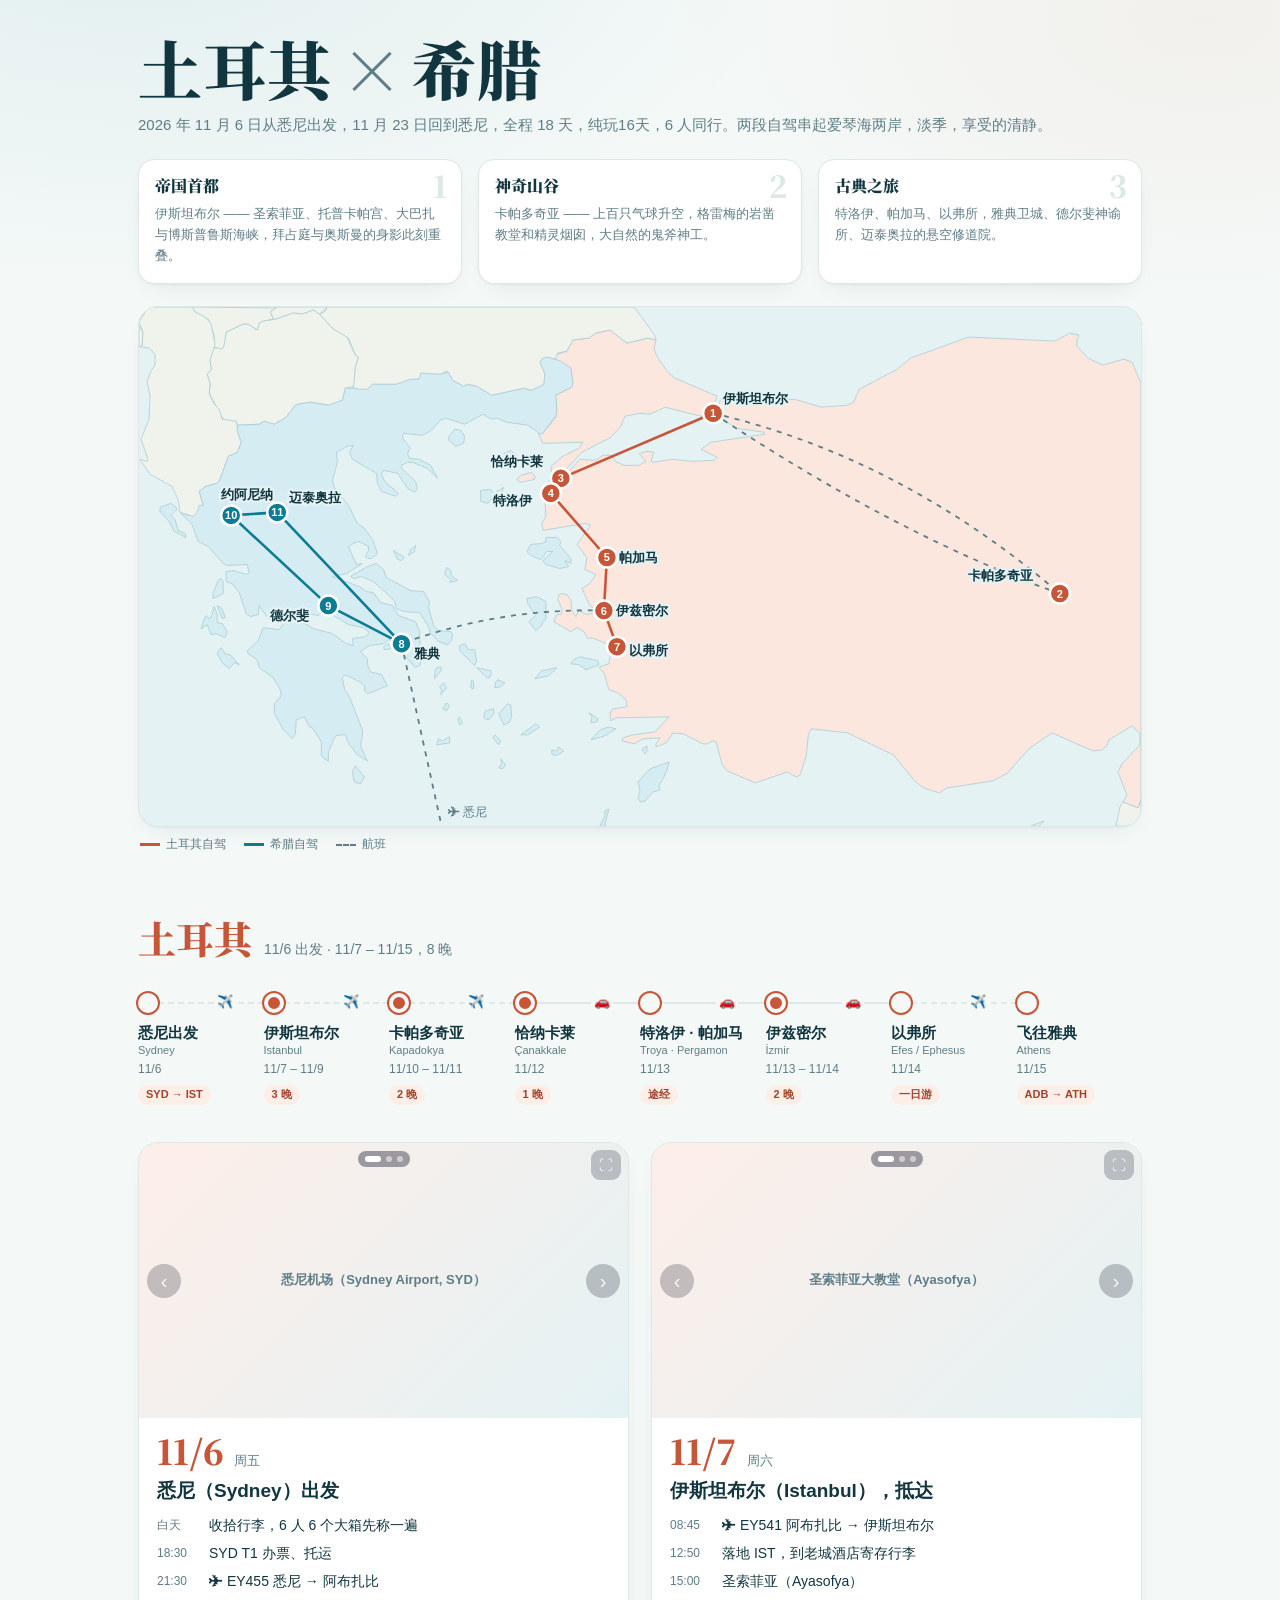
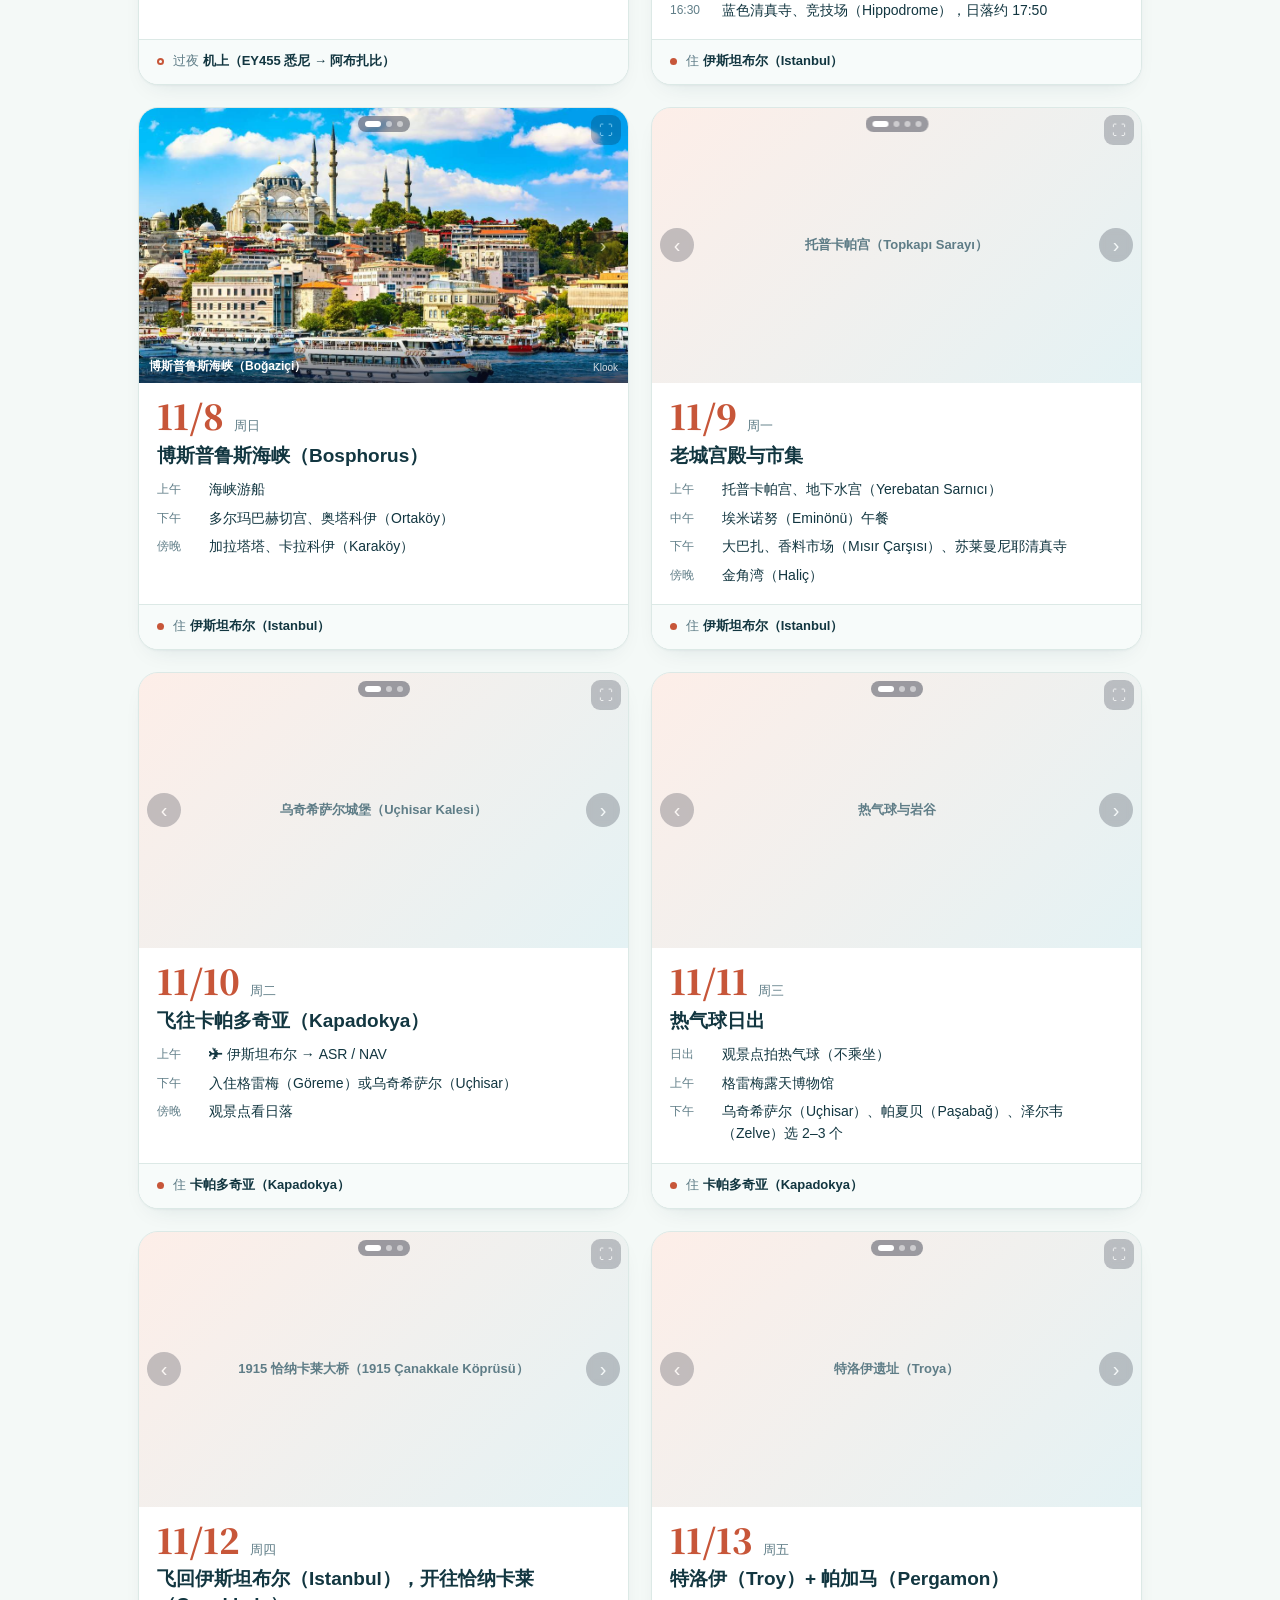
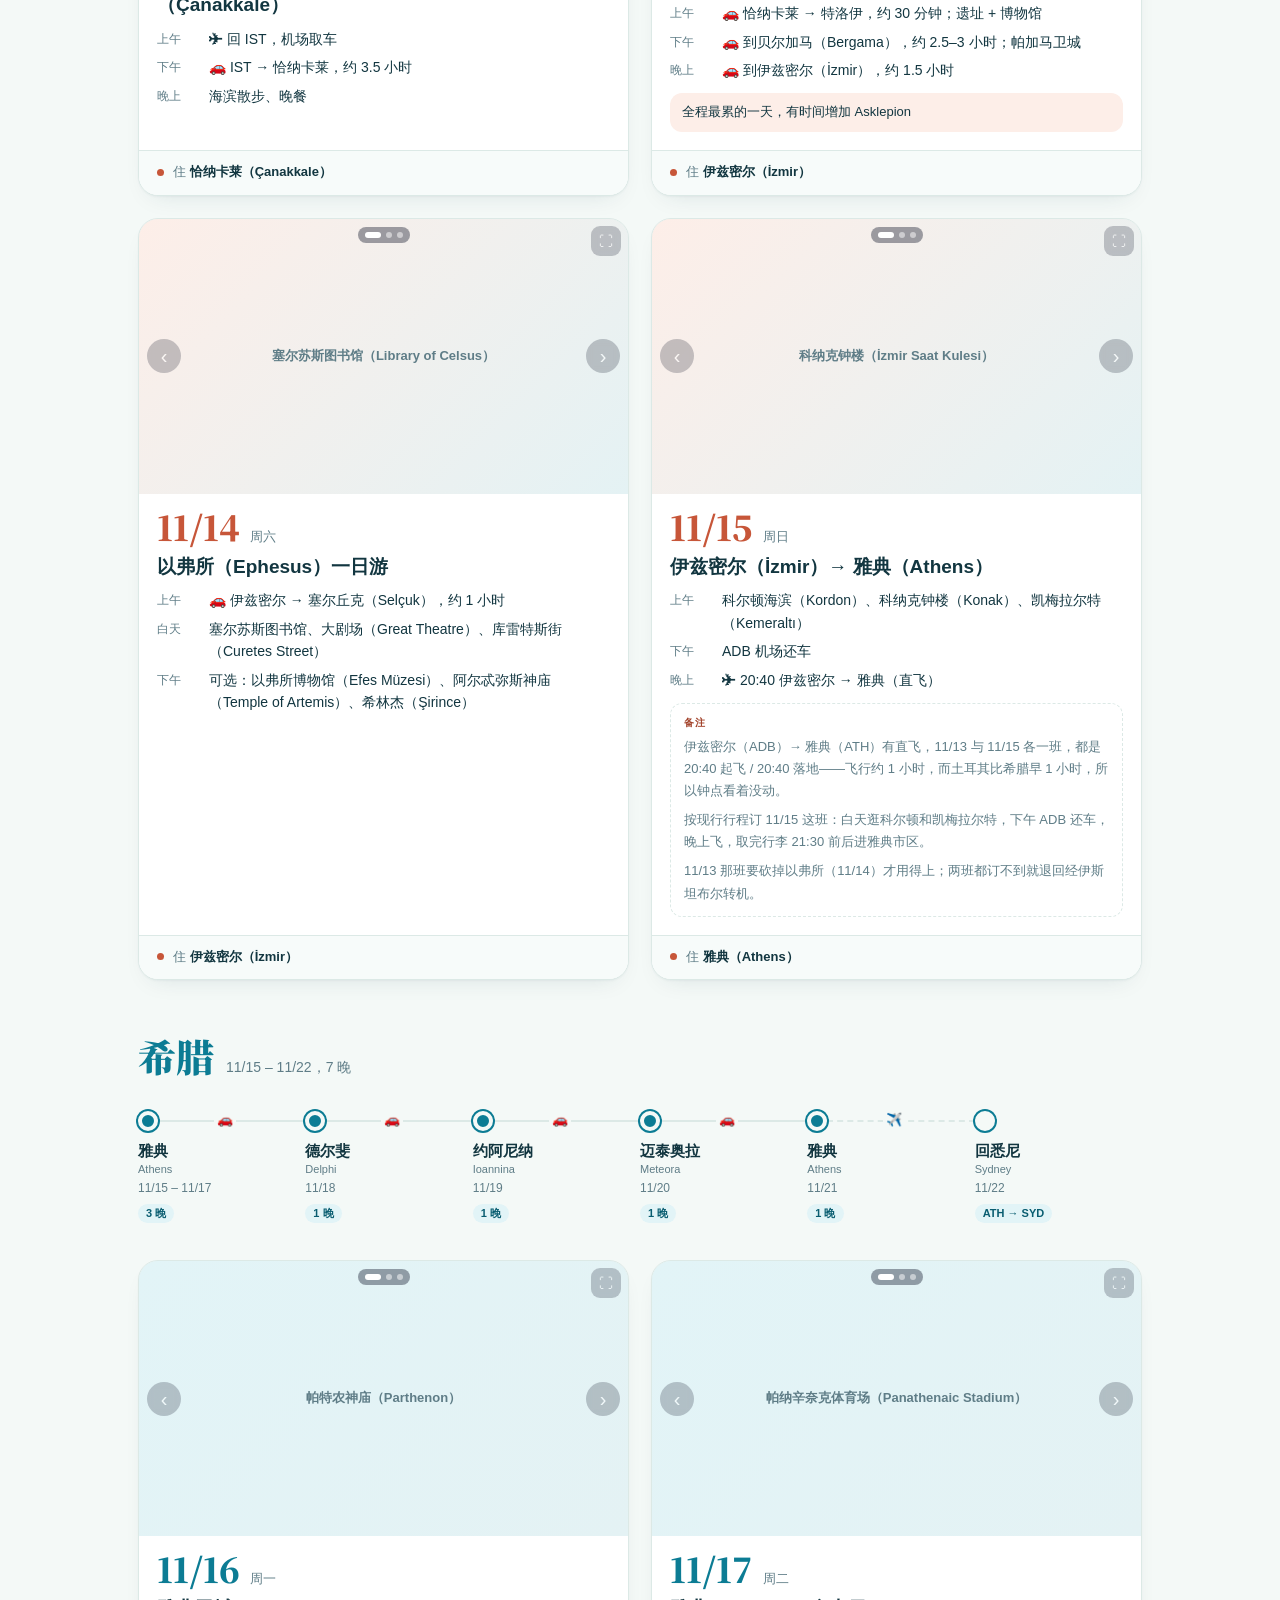
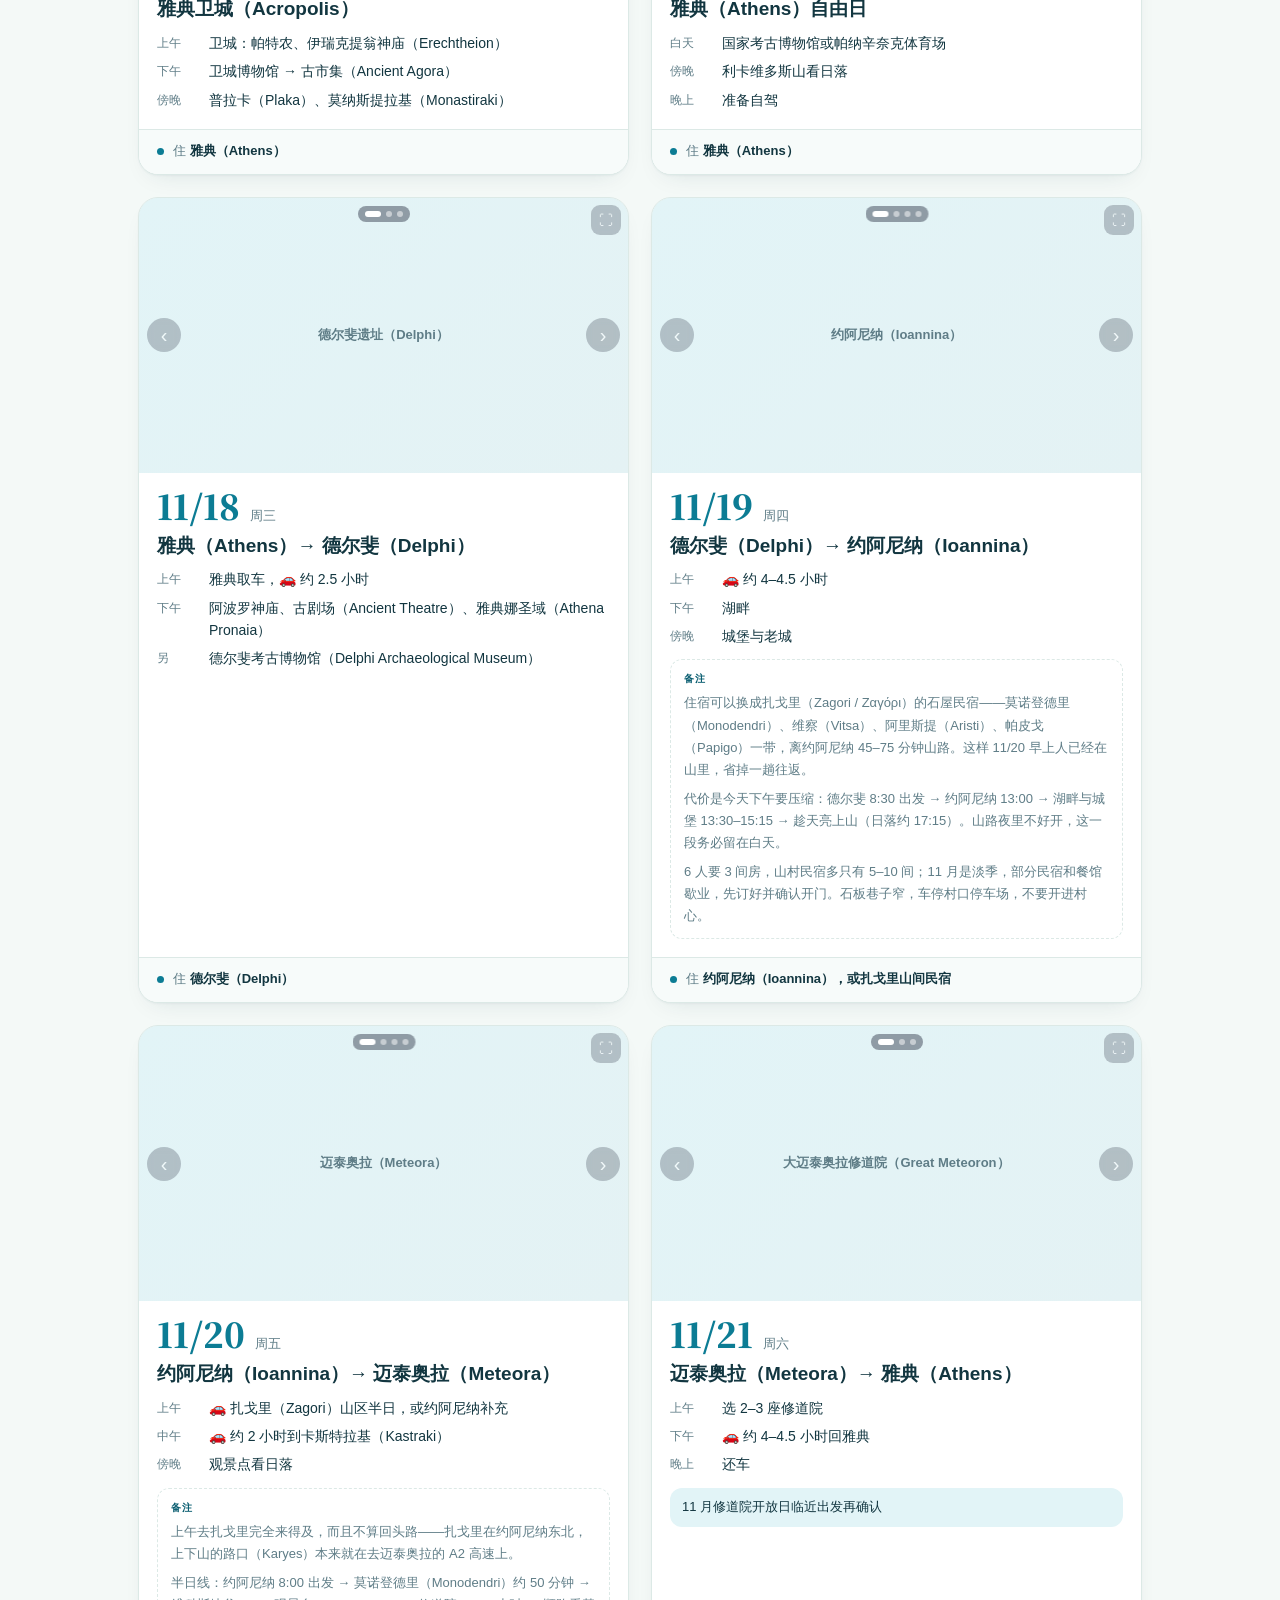
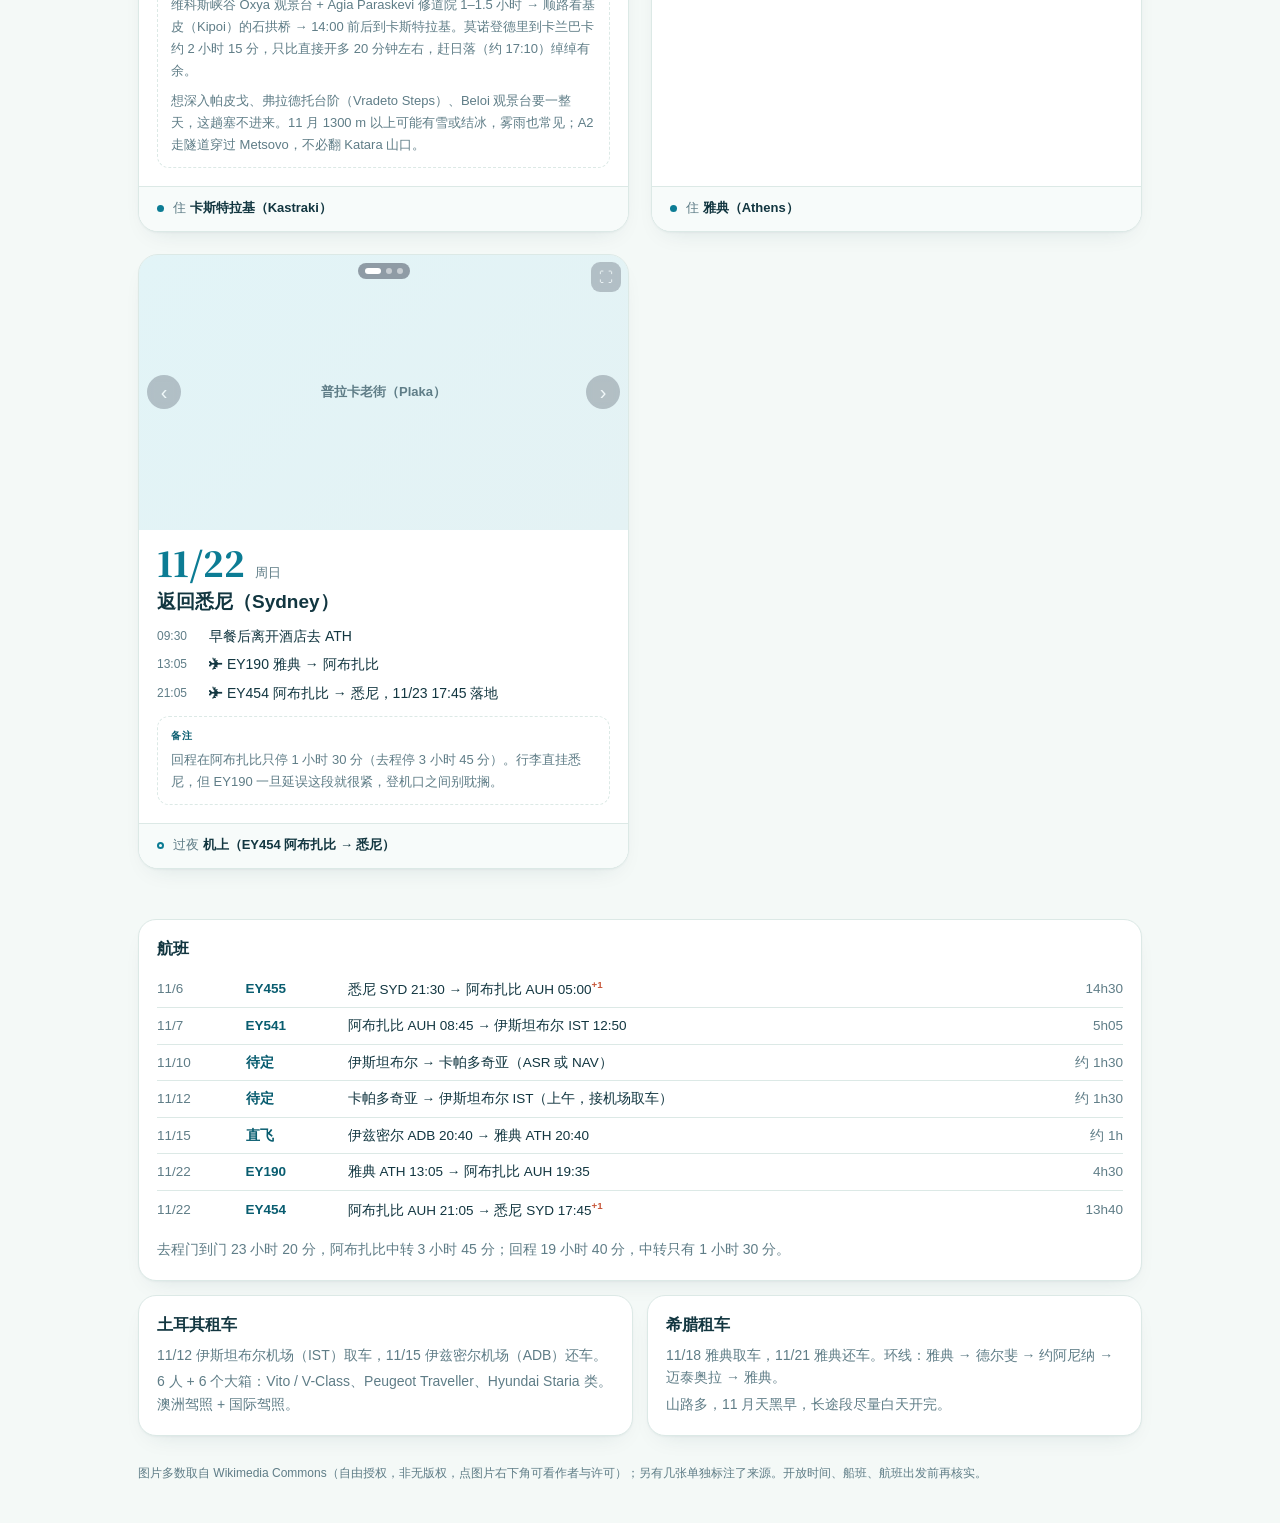
==== index.html @ de9da85b "行程页基线快照 土耳其 × 希腊 2026.11 行程页。文案基线，便于之后对比与恢复手改内容。  Co-Authored-By: Claude Opus 5 (1M context) <norepl" ====
<!doctype html>
<html lang="zh-CN">

<head>
  <meta charset="utf-8">
  <meta name="viewport" content="width=device-width, initial-scale=1, viewport-fit=cover">
  <meta name="color-scheme" content="light">
  <meta name="theme-color" content="#f4f9f7">
  <title>土耳其 × 希腊 2026.11</title>
  <link rel="preconnect" href="https://fonts.googleapis.com">
  <link rel="preconnect" href="https://fonts.gstatic.com" crossorigin>
  <link href="https://fonts.googleapis.com/css2?family=Noto+Serif+SC:wght@600;900&display=swap" rel="stylesheet">
  <link rel="stylesheet" href="css/styles.css">
</head>

<body>
  <div class="wrap">
    <header class="hero">
      <h1>土耳其<span class="x">×</span>希腊</h1>
      <p class="lede">2026 年 11 月 6 日从悉尼出发，11 月 23 日回到悉尼，全程 18 天，纯玩16天，6 人同行。两段自驾串起爱琴海两岸，淡季，享受的清静。</p>
      <ul class="highs">
        <li><b>帝国首都</b><span>伊斯坦布尔 —— 圣索菲亚、托普卡帕宫、大巴扎与博斯普鲁斯海峡，拜占庭与奥斯曼的身影此刻重叠。</span></li>
        <li><b>神奇山谷</b><span>卡帕多奇亚 —— 上百只气球升空，格雷梅的岩凿教堂和精灵烟囱，大自然的鬼斧神工。</span></li>
        <li><b>古典之旅</b><span>特洛伊、帕加马、以弗所，雅典卫城、德尔斐神谕所、迈泰奥拉的悬空修道院。</span></li>
      </ul>
      <div class="map" role="img" aria-label="行程路线示意图"><svg viewBox="0 0 1000 518" xmlns="http://www.w3.org/2000/svg">
          <path class="cty TUR"
            d="M381,175L377,172L381,168L392,165L395,169L395,172L381,175ZM997,500L982,494L986,487L977,464L981,456L999,437L999,426L991,418L968,432L966,438L961,442L952,443L911,425L888,441L867,465L852,473L806,480L799,485L783,480L774,473L753,447L707,425L671,421L668,427L666,447L660,467L656,469L647,464L615,475L587,463L582,457L576,434L572,433L568,436L563,436L543,426L533,425L526,435L516,439L516,436L520,430L503,431L494,436L482,433L483,430L493,427L515,424L529,409L476,410L471,413L470,405L473,401L487,399L486,392L478,385L469,382L464,365L460,361L460,359L469,356L471,344L469,337L452,330L448,331L444,324L437,320L431,324L414,314L417,307L421,307L422,301L418,292L419,287L423,286L427,287L431,293L432,303L436,309L439,303L447,307L461,303L464,301L454,301L450,298L442,281L450,276L456,267L445,262L447,250L437,237L450,219L450,217L445,216L403,223L402,216L406,209L405,192L407,183L415,181L425,168L440,152L456,153L463,148L472,148L475,154L484,158L499,158L506,154L499,146L507,144L514,145L511,154L513,155L532,152L552,154L574,153L577,150L561,142L571,135L624,127L624,125L596,121L581,111L577,106L580,93L583,90L593,89L628,95L654,92L681,100L707,98L713,95L719,82L757,62L770,51L828,30L914,34L929,26L938,28L936,34L936,39L947,51L962,58L983,52L991,55L1000,76L1000,492L997,500ZM514,42L518,51L527,64L535,71L577,89L571,106L561,109L525,100L510,107L500,106L485,109L481,119L471,130L442,145L416,173L408,177L412,167L411,159L423,149L439,141L443,135L403,136L399,127L403,126L416,110L417,104L416,88L432,80L433,76L431,61L415,52L416,48L427,44L433,33L449,31L456,26L470,23L487,36L508,31L516,33L514,42Z" />
          <path class="cty SYR" d="M982,494L997,500L1000,492L1000,518L975,518L979,499L982,494Z" />
          <path class="cty SRB" d="M188,0L180,7L174,3L163,7L154,6L137,12L134,12L131,5L137,0L188,0Z" />
          <path class="cty MNE" d="M9,0L2,11L0,15L0,0L9,0ZM0,19L4,25L3,40L0,39L0,19Z" />
          <path class="cty MKD"
            d="M137,12L154,6L163,7L174,3L180,7L194,22L207,29L216,48L219,50L216,60L215,79L206,81L203,93L195,96L189,98L171,95L159,97L156,98L147,110L135,117L125,114L120,117L98,118L97,114L85,114L70,86L71,77L68,67L72,63L71,53L74,41L84,40L87,25L104,17L109,17L118,23L120,16L124,14L137,12Z" />
          <path class="cty KOS"
            d="M137,1L131,5L134,12L124,14L120,16L118,23L109,17L104,17L87,25L85,38L83,42L75,40L75,29L70,13L56,5L53,0L137,1Z" />
          <path class="cty GRC"
            d="M505,446L502,441L507,438L507,443L505,446ZM78,315L83,316L88,324L86,330L77,326L72,327L68,317L62,321L66,309L67,308L70,311L72,310L75,299L78,306L78,315ZM100,357L95,355L90,361L83,355L78,346L82,340L86,346L91,347L100,357ZM84,286L74,291L74,285L79,273L82,271L84,274L84,286ZM83,311L80,303L78,298L83,301L86,310L83,311ZM47,230L35,224L30,214L21,204L21,200L32,196L37,200L38,202L32,208L36,212L39,223L46,226L47,230ZM247,270L271,283L284,284L290,294L289,300L294,318L299,323L311,324L313,326L312,333L308,337L299,334L291,326L289,319L280,305L264,304L257,301L255,293L234,274L221,269L215,271L211,269L228,259L237,256L244,262L247,270ZM262,253L258,252L254,243L265,250L262,253ZM269,248L271,242L276,238L275,244L269,248ZM318,273L310,275L312,272L305,267L307,260L311,263L312,268L318,273ZM316,139L309,133L309,130L315,122L321,123L325,129L324,136L316,139ZM252,341L245,342L244,340L246,337L249,336L252,341ZM221,476L215,474L214,470L213,463L216,458L225,469L221,476ZM465,508L465,503L469,501L465,516L466,518L460,518L465,508ZM451,415L452,409L449,405L458,411L457,414L451,415ZM451,432L459,423L468,419L476,421L465,428L451,432ZM364,417L359,406L368,396L371,397L372,408L370,414L364,417ZM349,412L345,411L344,408L346,403L354,401L354,406L349,412ZM363,461L359,460L362,456L361,451L366,457L363,461ZM359,437L353,430L355,427L361,433L359,437ZM440,349L458,353L459,357L446,362L439,357L431,356L434,352L440,349ZM395,371L402,363L417,360L409,368L395,371ZM388,427L381,427L396,416L400,419L388,427ZM424,443L416,448L412,446L412,442L416,443L419,441L418,439L424,443ZM295,371L295,365L297,360L301,359L302,362L295,371ZM301,387L302,382L300,379L304,375L307,380L301,387ZM310,429L310,435L297,437L299,431L303,433L310,429ZM334,381L331,380L332,372L334,374L334,381ZM335,358L320,343L320,338L325,336L329,342L335,342L337,353L335,358ZM350,370L347,370L337,360L351,363L352,365L350,370ZM320,417L318,411L320,409L323,415L320,417ZM396,323L389,314L396,308L388,296L387,291L397,289L406,294L406,312L403,314L402,318L396,323ZM420,238L431,251L431,256L425,253L429,259L420,261L406,257L403,253L413,244L407,244L401,252L391,248L387,244L391,237L402,236L406,234L406,230L417,230L421,234L420,238ZM371,152L364,146L371,143L378,150L371,152ZM364,180L358,197L353,196L352,191L348,196L341,194L341,183L351,182L354,186L364,180ZM355,380L356,374L358,372L365,375L361,379L355,380ZM307,403L303,401L307,395L310,398L307,403ZM501,494L498,491L500,482L498,474L510,461L529,454L528,459L523,471L519,477L520,482L513,484L505,493L501,494ZM421,54L431,61L433,76L432,80L416,88L417,107L403,126L399,127L397,124L388,118L367,115L357,111L352,112L343,107L325,117L306,111L301,113L292,123L283,128L264,126L263,131L271,141L268,146L270,151L280,152L291,158L298,171L288,161L273,155L268,155L262,158L262,161L276,174L278,181L275,185L268,181L258,166L244,163L242,166L245,174L259,186L256,189L242,184L238,176L237,166L213,152L210,145L214,138L208,139L197,145L198,155L193,174L195,180L209,198L218,216L225,221L233,232L238,246L232,251L228,251L226,249L229,243L229,239L219,234L214,236L209,239L212,246L217,257L223,256L207,266L193,269L220,279L227,284L234,285L241,295L253,298L259,308L276,314L280,324L281,357L276,360L253,334L249,332L244,336L230,338L221,344L228,351L228,357L231,364L242,367L248,378L228,386L225,383L225,378L220,374L206,367L203,370L205,381L210,389L223,422L223,428L221,438L228,453L218,447L209,435L206,427L202,427L196,428L189,444L189,453L185,451L182,448L182,434L173,420L170,419L165,409L157,412L156,426L153,431L144,422L135,405L135,396L142,388L141,382L134,370L120,360L118,352L109,346L108,343L119,333L124,320L140,322L149,310L157,311L174,321L193,326L207,336L214,338L213,331L226,329L230,325L224,320L209,317L185,302L179,308L158,304L129,311L120,298L119,307L111,309L107,306L100,285L93,276L87,274L87,268L87,264L94,263L107,267L110,265L108,257L88,258L84,256L69,239L59,234L53,217L41,205L49,208L56,207L60,198L64,198L60,184L66,179L77,176L80,174L89,149L98,145L102,135L98,124L98,118L120,117L125,114L135,117L147,110L156,98L159,97L171,95L189,98L203,93L206,81L228,82L233,77L257,77L271,72L279,72L281,66L301,67L309,65L313,73L324,79L328,77L337,79L352,88L384,81L392,83L404,77L405,67L400,55L403,51L408,50L421,54Z" />
          <path class="cty CYN" d="M890,518L903,513L898,518L890,518Z" />
          <path class="cty BGR"
            d="M508,31L487,36L470,23L456,26L449,31L433,33L427,44L418,46L415,52L408,50L403,51L400,55L405,67L404,77L392,83L384,81L352,88L337,79L328,77L324,79L313,73L309,65L307,64L301,67L281,66L280,71L277,72L271,72L257,77L233,77L228,82L220,82L214,81L216,60L219,50L216,48L209,31L194,22L180,7L185,5L188,0L494,0L514,27L516,33L508,31Z" />
          <path class="cty ALB"
            d="M3,40L4,25L0,15L9,0L53,0L56,5L66,10L72,17L76,37L71,53L72,63L68,67L71,77L70,86L75,97L80,102L83,112L97,114L98,118L98,124L102,135L98,145L89,149L80,174L77,176L66,179L60,184L64,198L60,198L58,205L54,209L41,205L39,192L33,179L11,167L1,152L8,154L9,152L2,132L10,112L11,89L8,74L12,64L16,58L16,47L10,41L3,40Z" />
          <path class="fly" d="M573,106 Q760,150 919,286" />
          <path class="fly" d="M919,286 Q760,230 573,106" />
          <path class="fly" d="M464,303 Q360,300 262,336" />
          <path class="fly" d="M262,336 L302,518" />
          <polyline class="drive" style="stroke:var(--tr)" points="573,106 421,171 411,186 467,250 464,303 477,339" />
          <polyline class="drive" style="stroke:var(--gr)" points="262,336 189,298 92,208 138,205 262,336" />
          <g class="stop" data-to="d7" tabindex="0" role="button" aria-label="伊斯坦布尔">
            <circle cx="573" cy="106" r="10" fill="var(--tr)" /><text class="n" x="573" y="106">1</text><text class="l"
              x="583" y="96">伊斯坦布尔</text>
          </g>
          <g class="stop" data-to="d10" tabindex="0" role="button" aria-label="卡帕多奇亚">
            <circle cx="919" cy="286" r="10" fill="var(--tr)" /><text class="n" x="919" y="286">2</text><text class="l"
              x="827" y="272">卡帕多奇亚</text>
          </g>
          <g class="stop" data-to="d12" tabindex="0" role="button" aria-label="恰纳卡莱">
            <circle cx="421" cy="171" r="10" fill="var(--tr)" /><text class="n" x="421" y="171">3</text><text class="l"
              x="351" y="159">恰纳卡莱</text>
          </g>
          <g class="stop" data-to="d13" tabindex="0" role="button" aria-label="特洛伊">
            <circle cx="411" cy="186" r="10" fill="var(--tr)" /><text class="n" x="411" y="186">4</text><text class="l"
              x="353" y="198">特洛伊</text>
          </g>
          <g class="stop" data-to="d13" tabindex="0" role="button" aria-label="帕加马">
            <circle cx="467" cy="250" r="10" fill="var(--tr)" /><text class="n" x="467" y="250">5</text><text class="l"
              x="479" y="254">帕加马</text>
          </g>
          <g class="stop" data-to="d13" tabindex="0" role="button" aria-label="伊兹密尔">
            <circle cx="464" cy="303" r="10" fill="var(--tr)" /><text class="n" x="464" y="303">6</text><text class="l"
              x="476" y="307">伊兹密尔</text>
          </g>
          <g class="stop" data-to="d14" tabindex="0" role="button" aria-label="以弗所">
            <circle cx="477" cy="339" r="10" fill="var(--tr)" /><text class="n" x="477" y="339">7</text><text class="l"
              x="489" y="347">以弗所</text>
          </g>
          <g class="stop" data-to="d16" tabindex="0" role="button" aria-label="雅典">
            <circle cx="262" cy="336" r="10" fill="var(--gr)" /><text class="n" x="262" y="336">8</text><text class="l"
              x="274" y="350">雅典</text>
          </g>
          <g class="stop" data-to="d18" tabindex="0" role="button" aria-label="德尔斐">
            <circle cx="189" cy="298" r="10" fill="var(--gr)" /><text class="n" x="189" y="298">9</text><text class="l"
              x="131" y="312">德尔斐</text>
          </g>
          <g class="stop" data-to="d19" tabindex="0" role="button" aria-label="约阿尼纳">
            <circle cx="92" cy="208" r="10" fill="var(--gr)" /><text class="n" x="92" y="208">10</text><text class="l"
              x="82" y="192">约阿尼纳</text>
          </g>
          <g class="stop" data-to="d20" tabindex="0" role="button" aria-label="迈泰奥拉">
            <circle cx="138" cy="205" r="10" fill="var(--gr)" /><text class="n" x="138" y="205">11</text><text class="l"
              x="150" y="195">迈泰奥拉</text>
          </g><text x="308" y="508" style="fill:var(--muted);font:12px var(--sans)">✈ 悉尼</text>
        </svg></div>
      <div class="map-key"><span><i class="k1"></i>土耳其自驾</span><span><i class="k2"></i>希腊自驾</span><span><i
            class="k3"></i>航班</span></div>
    </header>

    <section class="country tr" id="tr">
      <div class="country-head">
        <h2>土耳其</h2><span class="range">11/6 出发 · 11/7 – 11/15，8 晚</span>
      </div>
      <div class="nodes" id="nodes-tr"></div>
      <p class="swipe-hint">左右滑动查看，点城市跳到当天</p>
      <div class="days" id="days-tr"></div>
    </section>

    <section class="country gr" id="gr">
      <div class="country-head">
        <h2>希腊</h2><span class="range">11/15 – 11/22，7 晚</span>
      </div>
      <div class="nodes" id="nodes-gr"></div>
      <p class="swipe-hint">左右滑动查看，点城市跳到当天</p>
      <div class="days" id="days-gr"></div>
    </section>

    <div class="info">
      <section class="wide">
        <h3>航班</h3>
        <div class="tscroll">
          <table class="flights">
            <tr>
              <td class="dt">11/6</td>
              <td class="fn">EY455</td>
              <td>悉尼 SYD 21:30 → 阿布扎比 AUH 05:00<sup>+1</sup></td>
              <td class="du">14h30</td>
            </tr>
            <tr>
              <td class="dt">11/7</td>
              <td class="fn">EY541</td>
              <td>阿布扎比 AUH 08:45 → 伊斯坦布尔 IST 12:50</td>
              <td class="du">5h05</td>
            </tr>
            <tr>
              <td class="dt">11/10</td>
              <td class="fn">待定</td>
              <td>伊斯坦布尔 → 卡帕多奇亚（ASR 或 NAV）</td>
              <td class="du">约 1h30</td>
            </tr>
            <tr>
              <td class="dt">11/12</td>
              <td class="fn">待定</td>
              <td>卡帕多奇亚 → 伊斯坦布尔 IST（上午，接机场取车）</td>
              <td class="du">约 1h30</td>
            </tr>
            <tr>
              <td class="dt">11/15</td>
              <td class="fn">直飞</td>
              <td>伊兹密尔 ADB 20:40 → 雅典 ATH 20:40</td>
              <td class="du">约 1h</td>
            </tr>
            <tr>
              <td class="dt">11/22</td>
              <td class="fn">EY190</td>
              <td>雅典 ATH 13:05 → 阿布扎比 AUH 19:35</td>
              <td class="du">4h30</td>
            </tr>
            <tr>
              <td class="dt">11/22</td>
              <td class="fn">EY454</td>
              <td>阿布扎比 AUH 21:05 → 悉尼 SYD 17:45<sup>+1</sup></td>
              <td class="du">13h40</td>
            </tr>
          </table>
        </div>
        <p>去程门到门 23 小时 20 分，阿布扎比中转 3 小时 45 分；回程 19 小时 40 分，中转只有 1 小时 30 分。</p>
      </section>
      <section class="tr">
        <h3>土耳其租车</h3>
        <p>11/12 伊斯坦布尔机场（IST）取车，11/15 伊兹密尔机场（ADB）还车。</p>
        <p>6 人 + 6 个大箱：Vito / V-Class、Peugeot Traveller、Hyundai Staria 类。澳洲驾照 + 国际驾照。</p>
      </section>
      <section class="gr">
        <h3>希腊租车</h3>
        <p>11/18 雅典取车，11/21 雅典还车。环线：雅典 → 德尔斐 → 约阿尼纳 → 迈泰奥拉 → 雅典。</p>
        <p>山路多，11 月天黑早，长途段尽量白天开完。</p>
      </section>
    </div>
    <footer>图片多数取自 Wikimedia Commons（自由授权，非无版权，点图片右下角可看作者与许可）；另有几张单独标注了来源。开放时间、船班、航班出发前再核实。</footer>
  </div>

  <div class="lb" id="lb" hidden role="dialog" aria-modal="true" aria-label="图片浏览">
    <div class="lbbox">
      <div class="lbstage">
        <div class="lbtrack" id="lbtrack"></div>
        <div class="lbdots" id="lbdots"></div>
        <button class="lbclose" id="lbclose" aria-label="关闭">✕</button>
        <button class="lbarrow prev" id="lbprev" aria-label="上一张">‹</button>
        <button class="lbarrow next" id="lbnext" aria-label="下一张">›</button>
      </div>
      <div class="lbcap">
        <span class="t" id="lbtxt"></span>
        <span class="n" id="lbnum"></span>
        <a id="lblink" target="_blank" rel="noopener" hidden></a>
      </div>
    </div>
  </div>

  <script src="js/data.js"></script>
  <script src="js/app.js"></script>
</body>

</html>
---- css/styles.css ----
/* 土耳其 × 希腊 2026.11 —— 样式（单一 light theme） */
:root{
  color-scheme:light;
  /* 纸面：极浅的薄荷灰白，比纯白柔和 */
  --bg:#f4f9f7;--surface:#fff;--surface-2:#f7fbfa;--ink:#123640;--muted:#5f7d87;--line:#dce9e6;
  /* 土耳其：赤陶 */
  --tr:#c75639;--tr-soft:#fdeee8;--tr-deep:#a2422a;--tr-land:#fbe7dd;
  /* 希腊：爱琴蓝绿 */
  --gr:#0c7c94;--gr-soft:#e2f4f7;--gr-deep:#095d70;--gr-land:#d4ecf2;
  --sea:#e4f2f4;--land:#eff3ec;--coast:#accdd5;
  --glow1:rgba(12,124,148,.085);--glow2:rgba(199,86,57,.055);
  --shadow:0 1px 2px rgba(18,54,64,.04),0 10px 26px -14px rgba(18,54,64,.15);
  --serif:"Noto Serif SC","Songti SC","STSong",serif;
  --sans:-apple-system,BlinkMacSystemFont,"PingFang SC","Hiragino Sans GB","Microsoft YaHei",sans-serif;
  box-sizing:border-box;padding-top:env(safe-area-inset-top,0px);padding-bottom:env(safe-area-inset-bottom,0px);
}
*,*:before,*:after{box-sizing:inherit}
html{scroll-padding-top:env(safe-area-inset-top,0px);scroll-behavior:smooth}
@media (prefers-reduced-motion:reduce){html{scroll-behavior:auto}}
body{margin:0;background:var(--bg);color:var(--ink);font-family:var(--sans);line-height:1.6;-webkit-font-smoothing:antialiased;
  background-image:radial-gradient(1100px 620px at 10% -10%,var(--glow1),transparent 62%),radial-gradient(900px 520px at 94% 2%,var(--glow2),transparent 60%);
  background-repeat:no-repeat;background-attachment:fixed}
a{color:inherit}
img{max-width:100%;display:block}
button{font:inherit;color:inherit}
:focus-visible{outline:2px solid var(--gr);outline-offset:3px;border-radius:6px}
.wrap{max-width:1040px;margin:0 auto;padding:0 18px}

/* hero */
.hero{padding:34px 0 8px}
.hero h1{font-family:var(--serif);font-weight:900;font-size:clamp(34px,8vw,64px);line-height:1.05;margin:0;letter-spacing:.01em}
.hero h1 .x{font-weight:600;color:var(--muted);margin:0 .12em}
.hero .lede{margin:12px 0 0;color:var(--muted);font-size:15px}

/* 三条亮点 */
.highs{counter-reset:h;display:grid;gap:12px;margin:22px 0 0;padding:0;list-style:none}
@media (min-width:760px){.highs{grid-template-columns:repeat(3,1fr);gap:16px}}
.highs li{counter-increment:h;position:relative;padding:15px 16px 16px;background:var(--surface);
  border:1px solid var(--line);border-radius:16px;box-shadow:var(--shadow)}
.highs li:before{content:counter(h);position:absolute;top:10px;right:14px;font-family:var(--serif);
  font-weight:900;font-size:30px;line-height:1;color:var(--line)}
.highs b{display:block;font-family:var(--serif);font-weight:900;font-size:16px;line-height:1.4;margin-bottom:5px;padding-right:28px}
.highs span{display:block;font-size:13px;color:var(--muted);line-height:1.65}
.map{margin:22px 0 6px;background:var(--sea);border-radius:20px;overflow:hidden;border:1px solid var(--line);box-shadow:var(--shadow)}
.map svg{width:100%;height:auto;display:block}
.map .cty{stroke:var(--coast);stroke-width:.8;fill:var(--land)}
.map .TUR{fill:var(--tr-land)}.map .GRC{fill:var(--gr-land)}
.map .drive{fill:none;stroke-width:2.6;stroke-linecap:round;stroke-linejoin:round}
.map .fly{fill:none;stroke-width:1.8;stroke-dasharray:5 6;stroke:var(--muted)}
.map .stop{cursor:pointer}
.map .stop circle{stroke:var(--surface);stroke-width:2.5}
.map .stop text.n{fill:#fff;font:700 11px var(--sans);text-anchor:middle;dominant-baseline:central;pointer-events:none}
.map .stop text.l{fill:var(--ink);font:600 13px var(--sans);paint-order:stroke;stroke:var(--sea);stroke-width:4px}
.map-key{display:flex;gap:18px;font-size:12px;color:var(--muted);margin:8px 2px 0}
.map-key i{display:inline-block;width:20px;vertical-align:middle;margin-right:6px}
.map-key .k1{border-top:3px solid var(--tr)}.map-key .k2{border-top:3px solid var(--gr)}.map-key .k3{border-top:2px dashed var(--muted)}

/* country section */
.country{margin-top:46px}
.country-head{display:flex;align-items:baseline;gap:12px;flex-wrap:wrap}
.country h2{font-family:var(--serif);font-weight:900;font-size:clamp(26px,5.5vw,38px);margin:0}
.country .range{color:var(--muted);font-size:14px}
.tr{--acc:var(--tr);--soft:var(--tr-soft);--deep:var(--tr-deep)}
.gr{--acc:var(--gr);--soft:var(--gr-soft);--deep:var(--gr-deep)}
.country h2{color:var(--acc)}

/* node strip */
.nodes{margin:18px -18px 8px;padding:6px 18px 14px;display:flex;overflow-x:auto;scroll-snap-type:x mandatory;scrollbar-width:none;-webkit-overflow-scrolling:touch}
.nodes::-webkit-scrollbar{display:none}
.node{flex:0 0 auto;width:146px;scroll-snap-align:start;position:relative;text-align:left;background:none;border:0;padding:0 10px 0 0;cursor:pointer}
.node:before{content:"";position:absolute;top:9px;left:20px;right:0;border-top:2px solid var(--line)}
.node.fly:before{border-top-style:dashed}
.node:last-child:before{display:none}
.node .dot{position:relative;display:block;width:20px;height:20px;border-radius:50%;background:var(--acc);border:4px solid var(--bg);box-shadow:0 0 0 2px var(--acc)}
.node.pass .dot{background:var(--bg)}
.node .mode{position:absolute;top:-2px;left:76px;font-size:13px;background:var(--bg);padding:0 3px;line-height:22px}
.node .nm{display:block;font-weight:700;font-size:15px;margin-top:10px;line-height:1.3}
.node .en{display:block;font-size:11px;color:var(--muted);line-height:1.35;margin-top:1px}
.node .dt{display:block;font-size:12px;color:var(--muted);margin-top:2px}
.node .nt{display:inline-block;font-size:11px;font-weight:600;margin-top:6px;padding:1px 8px;border-radius:999px;background:var(--soft);color:var(--deep)}
.node:hover .nm{text-decoration:underline;text-underline-offset:3px}
.swipe-hint{font-size:12px;color:var(--muted);margin:-4px 0 0}
@media (min-width:900px){.nodes{margin:18px 0 8px;padding:6px 0 14px;overflow:visible}.node{flex:1 1 0;width:auto}.swipe-hint{display:none}}

/* day cards */
.days{display:grid;gap:18px;margin-top:22px}
@media (min-width:860px){.days{grid-template-columns:1fr 1fr;gap:22px}}
.day{display:flex;flex-direction:column;background:var(--surface);border:1px solid var(--line);
  border-radius:20px;overflow:hidden;scroll-margin-top:12px;box-shadow:var(--shadow)}
/* gallery: 横向滑动 + 全屏 */
.gallery{position:relative;background:var(--line)}
.gtrack{display:flex;overflow-x:auto;scroll-snap-type:x mandatory;scrollbar-width:none;-webkit-overflow-scrolling:touch}
.gtrack::-webkit-scrollbar{display:none}
.ph{flex:0 0 100%;scroll-snap-align:start;position:relative;margin:0;aspect-ratio:16/9;overflow:hidden;cursor:zoom-in;background:linear-gradient(135deg,var(--soft),var(--sea))}
.ph img{width:100%;height:100%;object-fit:cover;opacity:0;transition:opacity .4s}
.ph img.ok{opacity:1}
.ph figcaption{position:absolute;left:0;right:0;bottom:0;padding:18px 10px 7px;font-size:12px;font-weight:600;color:#fff;background:linear-gradient(transparent,rgba(10,15,35,.72));display:flex;justify-content:space-between;align-items:flex-end;gap:8px}
.ph.empty figcaption{background:none;color:var(--muted);top:0;align-items:center;justify-content:center;padding:10px;font-size:13px}
.ph figcaption .cr{font-weight:400;font-size:10px;opacity:.8;text-decoration:none;white-space:nowrap}
.ph.empty figcaption .cr{display:none}
.garrow{position:absolute;top:50%;transform:translateY(-50%);width:34px;height:34px;padding:0;border:0;border-radius:50%;background:rgba(10,15,35,.45);color:#fff;font-size:20px;line-height:1;display:grid;place-items:center;cursor:pointer;z-index:2;opacity:.5;transition:opacity .2s;-webkit-backdrop-filter:blur(3px);backdrop-filter:blur(3px)}
.garrow.prev{left:8px}.garrow.next{right:8px}
.gallery:hover .garrow,.gallery:focus-within .garrow{opacity:1}
.gdots{position:absolute;top:8px;left:50%;transform:translateX(-50%);display:flex;gap:5px;z-index:2;padding:5px 7px;border-radius:999px;background:rgba(10,15,35,.38);-webkit-backdrop-filter:blur(3px);backdrop-filter:blur(3px)}
.gdot{width:6px;height:6px;padding:0;border:0;border-radius:50%;background:rgba(255,255,255,.5);cursor:pointer;transition:width .2s,background .2s}
.gdot.on{width:16px;border-radius:3px;background:#fff}
.gfull{position:absolute;top:7px;right:7px;width:30px;height:30px;padding:0;border:0;border-radius:9px;background:rgba(10,15,35,.45);color:#fff;font-size:14px;line-height:1;display:grid;place-items:center;cursor:pointer;z-index:2;opacity:.5;transition:opacity .2s;-webkit-backdrop-filter:blur(3px);backdrop-filter:blur(3px)}
.gallery:hover .gfull,.gallery:focus-within .gfull{opacity:1}

/* 图片 modal */
.lb{position:fixed;inset:0;z-index:90;display:flex;align-items:center;justify-content:center;
  padding:clamp(12px,4vw,44px);background:rgba(13,32,39,.6);-webkit-backdrop-filter:blur(7px);backdrop-filter:blur(7px);
  animation:lbfade .18s ease-out}
.lb[hidden]{display:none}
@keyframes lbfade{from{opacity:0}to{opacity:1}}
@keyframes lbpop{from{opacity:0;transform:translateY(10px) scale(.985)}to{opacity:1;transform:none}}
.lbbox{position:relative;width:100%;max-width:1080px;display:flex;flex-direction:column;
  background:var(--surface);border:1px solid var(--line);border-radius:20px;overflow:hidden;
  box-shadow:0 34px 90px -24px rgba(8,26,33,.6);animation:lbpop .24s cubic-bezier(.2,.9,.3,1)}
.lbstage{position:relative;height:min(72vh,780px);background:#0d1a20}
.lbtrack{height:100%;display:flex;overflow-x:auto;scroll-snap-type:x mandatory;scrollbar-width:none;-webkit-overflow-scrolling:touch}
.lbtrack::-webkit-scrollbar{display:none}
.lbfig{flex:0 0 100%;height:100%;scroll-snap-align:start;display:grid;place-items:center;padding:0 2px}
.lbfig img{max-width:100%;max-height:100%;width:auto;height:auto;object-fit:contain}
.lbfig .na{color:#7d94a0;font-size:14px}
.lbclose{position:absolute;top:10px;right:10px;width:36px;height:36px;padding:0;border:0;border-radius:11px;
  background:rgba(13,26,32,.55);color:#fff;font-size:15px;line-height:1;display:grid;place-items:center;cursor:pointer;z-index:3;
  -webkit-backdrop-filter:blur(4px);backdrop-filter:blur(4px)}
.lbclose:hover{background:rgba(13,26,32,.8)}
.lbarrow{position:absolute;top:50%;transform:translateY(-50%);width:42px;height:42px;padding:0;border:0;border-radius:50%;
  background:rgba(13,26,32,.5);color:#fff;font-size:24px;line-height:1;display:grid;place-items:center;cursor:pointer;z-index:3;
  -webkit-backdrop-filter:blur(4px);backdrop-filter:blur(4px)}
.lbarrow:hover{background:rgba(13,26,32,.78)}
.lbarrow.prev{left:12px}.lbarrow.next{right:12px}
.lbarrow[hidden]{display:none}
.lbdots{position:absolute;bottom:12px;left:50%;transform:translateX(-50%);display:flex;gap:5px;z-index:3;
  padding:5px 8px;border-radius:999px;background:rgba(13,26,32,.5);-webkit-backdrop-filter:blur(4px);backdrop-filter:blur(4px)}
.lbdots:empty{display:none}
.lbcap{padding:13px 16px;display:flex;align-items:baseline;gap:10px;flex-wrap:wrap;font-size:14px;font-weight:600}
.lbcap .n{color:var(--muted);font-size:12px;font-weight:500;letter-spacing:.04em}
.lbcap a{margin-left:auto;color:var(--muted);font-size:11px;font-weight:500;text-decoration:none}
.lbcap a:hover{text-decoration:underline}
@media (max-width:560px){.lbstage{height:min(60vh,520px)}.lbarrow{width:36px;height:36px;font-size:21px}
  .lbarrow.prev{left:6px}.lbarrow.next{right:6px}}
@media (prefers-reduced-motion:reduce){.lb,.lbbox{animation:none}}
.body{flex:1 0 auto;padding:16px 18px 18px}
.when{display:flex;align-items:baseline;gap:10px}
.when .d{font-family:var(--serif);font-weight:900;font-size:34px;line-height:1;color:var(--acc)}
.when .w{font-size:13px;color:var(--muted)}
.day h3{margin:6px 0 10px;font-size:19px;line-height:1.35}
.plan{list-style:none;margin:0;padding:0;display:grid;gap:6px}
.plan li{display:grid;grid-template-columns:44px 1fr;gap:8px;font-size:14px}
.plan li i{font-style:normal;font-size:12px;color:var(--muted);padding-top:2px}
.tip{margin:12px 0 0;padding:9px 12px;border-radius:12px;background:var(--soft);font-size:13px}

/* 备注：虚线框，表示"可选 / 待确认" */
.note{margin:12px 0 0;padding:11px 13px;border:1px dashed var(--line);border-radius:12px;font-size:13px;color:var(--muted)}
.note>b{display:block;margin-bottom:5px;color:var(--deep);font-size:10px;font-weight:700;letter-spacing:.14em}
.note p{margin:0;line-height:1.7}
.note p+p{margin-top:7px}

/* 住宿条：固定在卡片最底部，同排卡片底边对齐 */
.stay{margin:0;padding:11px 18px 12px;border-top:1px solid var(--line);background:var(--surface-2);
  font-size:13px;color:var(--muted);display:flex;align-items:center;gap:9px}
.stay .pin{flex:0 0 auto;width:7px;height:7px;border-radius:50%;background:var(--acc)}
.stay.air .pin{background:none;box-shadow:inset 0 0 0 2px var(--acc)}
.stay b{color:var(--ink);font-weight:600}

/* practical */
.info{margin-top:50px;display:grid;gap:14px}
@media (min-width:760px){.info{grid-template-columns:1fr 1fr}}
.info section{background:var(--surface);border:1px solid var(--line);border-radius:18px;padding:16px 18px;box-shadow:var(--shadow)}
.info h3{margin:0 0 6px;font-size:16px}
.info p{margin:4px 0;font-size:14px;color:var(--muted)}
.info section.wide{grid-column:1/-1}

/* 航班表：窄屏时表格自己横向滚动，页面不跟着动 */
.tscroll{overflow-x:auto;margin:8px 0 10px}
.flights{width:100%;border-collapse:collapse;font-size:13.5px}
.flights tr{border-top:1px solid var(--line)}
.flights tr:first-child{border-top:0}
.flights td{padding:7px 10px 7px 0;vertical-align:baseline;white-space:nowrap}
.flights td:last-child{padding-right:0}
.flights .dt{color:var(--muted);font-variant-numeric:tabular-nums}
.flights .fn{font-weight:600;color:var(--gr-deep);font-variant-numeric:tabular-nums}
.flights .du{color:var(--muted);text-align:right;font-variant-numeric:tabular-nums}
.flights sup{font-size:.72em;color:var(--tr);font-weight:700}
footer{margin:28px 0 40px;font-size:12px;color:var(--muted)}
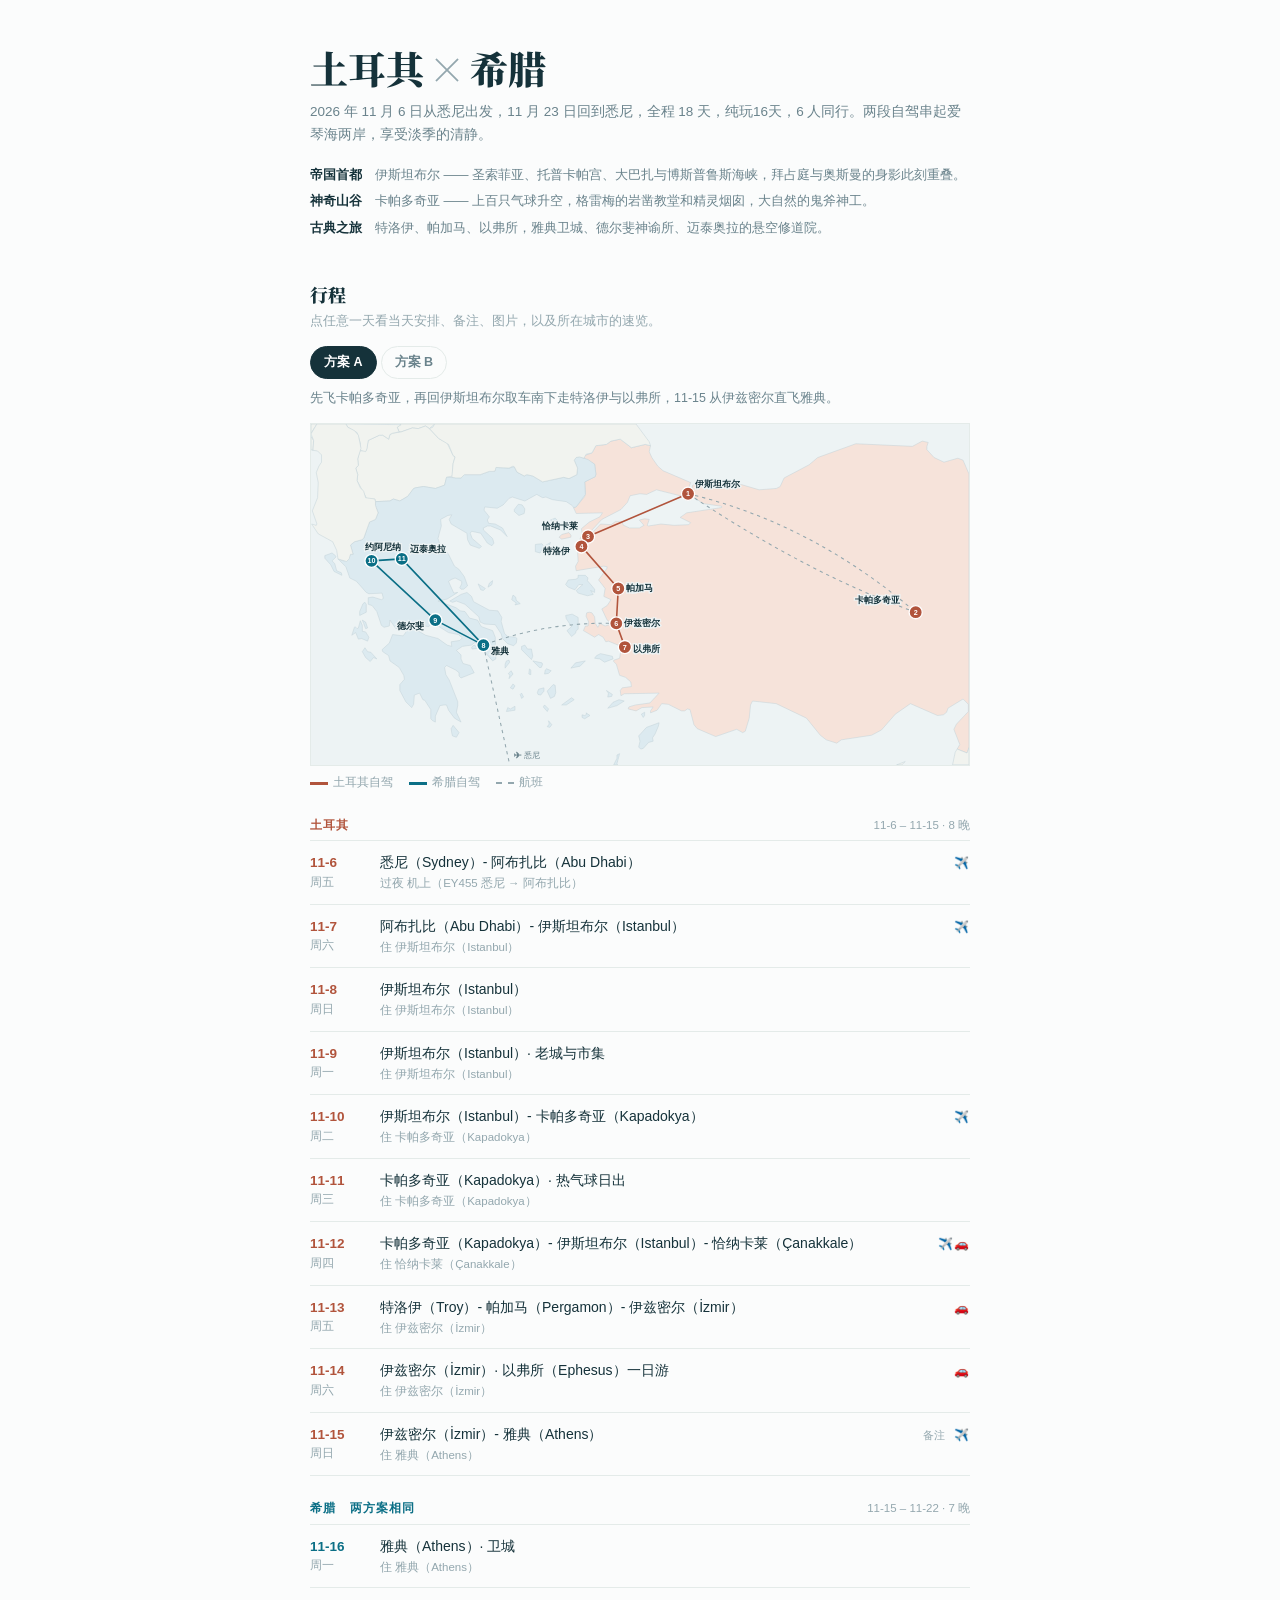
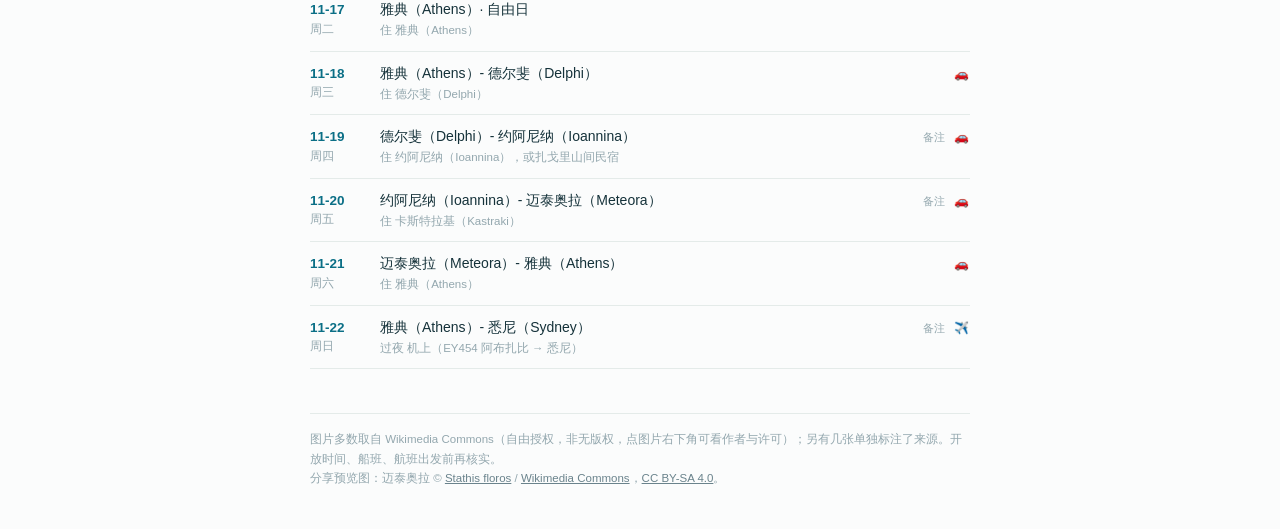
==== commit c22d6c4c: "加分享预览图；地图移到 A/B 切换下方 - images/og.jpg（1200×630）+ 完整的 og / twitter 标签，   两页各指向自己的 og:url，图片用绝对地址   图源 " ====
--- a/index.html
+++ b/index.html
@@ -5,24 +5,51 @@
   <meta charset="utf-8">
   <meta name="viewport" content="width=device-width, initial-scale=1, viewport-fit=cover">
   <meta name="color-scheme" content="light">
-  <meta name="theme-color" content="#f4f9f7">
+  <meta name="theme-color" content="#fbfcfc">
   <title>土耳其 × 希腊 2026.11</title>
   <link rel="preconnect" href="https://fonts.googleapis.com">
   <link rel="preconnect" href="https://fonts.gstatic.com" crossorigin>
   <link href="https://fonts.googleapis.com/css2?family=Noto+Serif+SC:wght@600;900&display=swap" rel="stylesheet">
-  <link rel="stylesheet" href="css/styles.css">
+  <meta name="description" content="2026 年 11 月 6 日从悉尼出发，18 天，6 人同行。伊斯坦布尔、卡帕多奇亚、特洛伊、以弗所，接上雅典、德尔斐与迈泰奥拉的悬空修道院。两段自驾，淡季出行。">
+  <meta property="og:type" content="website">
+  <meta property="og:site_name" content="土耳其 × 希腊 2026.11">
+  <meta property="og:title" content="土耳其 × 希腊 2026.11">
+  <meta property="og:description" content="2026 年 11 月 6 日从悉尼出发，18 天，6 人同行。伊斯坦布尔、卡帕多奇亚、特洛伊、以弗所，接上雅典、德尔斐与迈泰奥拉的悬空修道院。两段自驾，淡季出行。">
+  <meta property="og:url" content="https://doumax.github.io/turkey-greece-2026/">
+  <meta property="og:image" content="https://doumax.github.io/turkey-greece-2026/images/og.jpg">
+  <meta property="og:image:secure_url" content="https://doumax.github.io/turkey-greece-2026/images/og.jpg">
+  <meta property="og:image:type" content="image/jpeg">
+  <meta property="og:image:width" content="1200">
+  <meta property="og:image:height" content="630">
+  <meta property="og:image:alt" content="迈泰奥拉的砂岩巨柱与悬空修道院">
+  <meta property="og:locale" content="zh_CN">
+  <meta name="twitter:card" content="summary_large_image">
+  <meta name="twitter:title" content="土耳其 × 希腊 2026.11">
+  <meta name="twitter:description" content="2026 年 11 月 6 日从悉尼出发，18 天，6 人同行。伊斯坦布尔、卡帕多奇亚、特洛伊、以弗所，接上雅典、德尔斐与迈泰奥拉的悬空修道院。两段自驾，淡季出行。">
+  <meta name="twitter:image" content="https://doumax.github.io/turkey-greece-2026/images/og.jpg">
+  <link rel="stylesheet" href="css/minimal.css">
 </head>
 
 <body>
   <div class="wrap">
     <header class="hero">
       <h1>土耳其<span class="x">×</span>希腊</h1>
-      <p class="lede">2026 年 11 月 6 日从悉尼出发，11 月 23 日回到悉尼，全程 18 天，纯玩16天，6 人同行。两段自驾串起爱琴海两岸，淡季，享受的清静。</p>
+      <p class="lede">2026 年 11 月 6 日从悉尼出发，11 月 23 日回到悉尼，全程 18 天，纯玩16天，6 人同行。两段自驾串起爱琴海两岸，享受淡季的清静。</p>
       <ul class="highs">
         <li><b>帝国首都</b><span>伊斯坦布尔 —— 圣索菲亚、托普卡帕宫、大巴扎与博斯普鲁斯海峡，拜占庭与奥斯曼的身影此刻重叠。</span></li>
         <li><b>神奇山谷</b><span>卡帕多奇亚 —— 上百只气球升空，格雷梅的岩凿教堂和精灵烟囱，大自然的鬼斧神工。</span></li>
         <li><b>古典之旅</b><span>特洛伊、帕加马、以弗所，雅典卫城、德尔斐神谕所、迈泰奥拉的悬空修道院。</span></li>
-      </ul>
+        </ul>
+    </header>
+
+    <section id="trip-sec">
+      <h2>行程</h2>
+      <p class="sub">点任意一天看当天安排、备注、图片，以及所在城市的速览。</p>
+      <div class="plans" role="tablist" aria-label="行程方案">
+        <button class="pbtn" data-plan="A" role="tab">方案 A</button>
+        <button class="pbtn" data-plan="B" role="tab">方案 B</button>
+      </div>
+      <p class="pnote" id="pnote"></p>
       <div class="map" role="img" aria-label="行程路线示意图"><svg viewBox="0 0 1000 518" xmlns="http://www.w3.org/2000/svg">
           <path class="cty TUR"
             d="M381,175L377,172L381,168L392,165L395,169L395,172L381,175ZM997,500L982,494L986,487L977,464L981,456L999,437L999,426L991,418L968,432L966,438L961,442L952,443L911,425L888,441L867,465L852,473L806,480L799,485L783,480L774,473L753,447L707,425L671,421L668,427L666,447L660,467L656,469L647,464L615,475L587,463L582,457L576,434L572,433L568,436L563,436L543,426L533,425L526,435L516,439L516,436L520,430L503,431L494,436L482,433L483,430L493,427L515,424L529,409L476,410L471,413L470,405L473,401L487,399L486,392L478,385L469,382L464,365L460,361L460,359L469,356L471,344L469,337L452,330L448,331L444,324L437,320L431,324L414,314L417,307L421,307L422,301L418,292L419,287L423,286L427,287L431,293L432,303L436,309L439,303L447,307L461,303L464,301L454,301L450,298L442,281L450,276L456,267L445,262L447,250L437,237L450,219L450,217L445,216L403,223L402,216L406,209L405,192L407,183L415,181L425,168L440,152L456,153L463,148L472,148L475,154L484,158L499,158L506,154L499,146L507,144L514,145L511,154L513,155L532,152L552,154L574,153L577,150L561,142L571,135L624,127L624,125L596,121L581,111L577,106L580,93L583,90L593,89L628,95L654,92L681,100L707,98L713,95L719,82L757,62L770,51L828,30L914,34L929,26L938,28L936,34L936,39L947,51L962,58L983,52L991,55L1000,76L1000,492L997,500ZM514,42L518,51L527,64L535,71L577,89L571,106L561,109L525,100L510,107L500,106L485,109L481,119L471,130L442,145L416,173L408,177L412,167L411,159L423,149L439,141L443,135L403,136L399,127L403,126L416,110L417,104L416,88L432,80L433,76L431,61L415,52L416,48L427,44L433,33L449,31L456,26L470,23L487,36L508,31L516,33L514,42Z" />
@@ -40,163 +67,87 @@
             d="M508,31L487,36L470,23L456,26L449,31L433,33L427,44L418,46L415,52L408,50L403,51L400,55L405,67L404,77L392,83L384,81L352,88L337,79L328,77L324,79L313,73L309,65L307,64L301,67L281,66L280,71L277,72L271,72L257,77L233,77L228,82L220,82L214,81L216,60L219,50L216,48L209,31L194,22L180,7L185,5L188,0L494,0L514,27L516,33L508,31Z" />
           <path class="cty ALB"
             d="M3,40L4,25L0,15L9,0L53,0L56,5L66,10L72,17L76,37L71,53L72,63L68,67L71,77L70,86L75,97L80,102L83,112L97,114L98,118L98,124L102,135L98,145L89,149L80,174L77,176L66,179L60,184L64,198L60,198L58,205L54,209L41,205L39,192L33,179L11,167L1,152L8,154L9,152L2,132L10,112L11,89L8,74L12,64L16,58L16,47L10,41L3,40Z" />
-          <path class="fly" d="M573,106 Q760,150 919,286" />
+          <path class="fly" data-plan="A" d="M573,106 Q760,150 919,286" />
           <path class="fly" d="M919,286 Q760,230 573,106" />
-          <path class="fly" d="M464,303 Q360,300 262,336" />
+          <path class="fly" data-plan="A" d="M464,303 Q360,300 262,336" />
+          <path class="fly" data-plan="B" d="M464,303 Q690,400 919,286" />
+          <path class="fly" data-plan="B" d="M573,106 Q400,180 262,336" />
           <path class="fly" d="M262,336 L302,518" />
           <polyline class="drive" style="stroke:var(--tr)" points="573,106 421,171 411,186 467,250 464,303 477,339" />
           <polyline class="drive" style="stroke:var(--gr)" points="262,336 189,298 92,208 138,205 262,336" />
-          <g class="stop" data-to="d7" tabindex="0" role="button" aria-label="伊斯坦布尔">
+          <g class="stop" data-na="1" data-nb="1" data-to="d7" tabindex="0" role="button" aria-label="伊斯坦布尔">
             <circle cx="573" cy="106" r="10" fill="var(--tr)" /><text class="n" x="573" y="106">1</text><text class="l"
               x="583" y="96">伊斯坦布尔</text>
           </g>
-          <g class="stop" data-to="d10" tabindex="0" role="button" aria-label="卡帕多奇亚">
+          <g class="stop" data-na="2" data-nb="7" data-to="d10" tabindex="0" role="button" aria-label="卡帕多奇亚">
             <circle cx="919" cy="286" r="10" fill="var(--tr)" /><text class="n" x="919" y="286">2</text><text class="l"
               x="827" y="272">卡帕多奇亚</text>
           </g>
-          <g class="stop" data-to="d12" tabindex="0" role="button" aria-label="恰纳卡莱">
+          <g class="stop" data-na="3" data-nb="2" data-to="d12" tabindex="0" role="button" aria-label="恰纳卡莱">
             <circle cx="421" cy="171" r="10" fill="var(--tr)" /><text class="n" x="421" y="171">3</text><text class="l"
               x="351" y="159">恰纳卡莱</text>
           </g>
-          <g class="stop" data-to="d13" tabindex="0" role="button" aria-label="特洛伊">
+          <g class="stop" data-na="4" data-nb="3" data-to="d13" tabindex="0" role="button" aria-label="特洛伊">
             <circle cx="411" cy="186" r="10" fill="var(--tr)" /><text class="n" x="411" y="186">4</text><text class="l"
               x="353" y="198">特洛伊</text>
           </g>
-          <g class="stop" data-to="d13" tabindex="0" role="button" aria-label="帕加马">
+          <g class="stop" data-na="5" data-nb="4" data-to="d13" tabindex="0" role="button" aria-label="帕加马">
             <circle cx="467" cy="250" r="10" fill="var(--tr)" /><text class="n" x="467" y="250">5</text><text class="l"
               x="479" y="254">帕加马</text>
           </g>
-          <g class="stop" data-to="d13" tabindex="0" role="button" aria-label="伊兹密尔">
+          <g class="stop" data-na="6" data-nb="5" data-to="d13" tabindex="0" role="button" aria-label="伊兹密尔">
             <circle cx="464" cy="303" r="10" fill="var(--tr)" /><text class="n" x="464" y="303">6</text><text class="l"
               x="476" y="307">伊兹密尔</text>
           </g>
-          <g class="stop" data-to="d14" tabindex="0" role="button" aria-label="以弗所">
+          <g class="stop" data-na="7" data-nb="6" data-to="d14" tabindex="0" role="button" aria-label="以弗所">
             <circle cx="477" cy="339" r="10" fill="var(--tr)" /><text class="n" x="477" y="339">7</text><text class="l"
               x="489" y="347">以弗所</text>
           </g>
-          <g class="stop" data-to="d16" tabindex="0" role="button" aria-label="雅典">
+          <g class="stop" data-na="8" data-nb="8" data-to="d16" tabindex="0" role="button" aria-label="雅典">
             <circle cx="262" cy="336" r="10" fill="var(--gr)" /><text class="n" x="262" y="336">8</text><text class="l"
               x="274" y="350">雅典</text>
           </g>
-          <g class="stop" data-to="d18" tabindex="0" role="button" aria-label="德尔斐">
+          <g class="stop" data-na="9" data-nb="9" data-to="d18" tabindex="0" role="button" aria-label="德尔斐">
             <circle cx="189" cy="298" r="10" fill="var(--gr)" /><text class="n" x="189" y="298">9</text><text class="l"
               x="131" y="312">德尔斐</text>
           </g>
-          <g class="stop" data-to="d19" tabindex="0" role="button" aria-label="约阿尼纳">
+          <g class="stop" data-na="10" data-nb="10" data-to="d19" tabindex="0" role="button" aria-label="约阿尼纳">
             <circle cx="92" cy="208" r="10" fill="var(--gr)" /><text class="n" x="92" y="208">10</text><text class="l"
               x="82" y="192">约阿尼纳</text>
           </g>
-          <g class="stop" data-to="d20" tabindex="0" role="button" aria-label="迈泰奥拉">
+          <g class="stop" data-na="11" data-nb="11" data-to="d20" tabindex="0" role="button" aria-label="迈泰奥拉">
             <circle cx="138" cy="205" r="10" fill="var(--gr)" /><text class="n" x="138" y="205">11</text><text class="l"
               x="150" y="195">迈泰奥拉</text>
           </g><text x="308" y="508" style="fill:var(--muted);font:12px var(--sans)">✈ 悉尼</text>
         </svg></div>
       <div class="map-key"><span><i class="k1"></i>土耳其自驾</span><span><i class="k2"></i>希腊自驾</span><span><i
             class="k3"></i>航班</span></div>
-    </header>
-
-    <section class="country tr" id="tr">
-      <div class="country-head">
-        <h2>土耳其</h2><span class="range">11/6 出发 · 11/7 – 11/15，8 晚</span>
-      </div>
-      <div class="nodes" id="nodes-tr"></div>
-      <p class="swipe-hint">左右滑动查看，点城市跳到当天</p>
-      <div class="days" id="days-tr"></div>
+      <div id="trip"></div>
     </section>
 
-    <section class="country gr" id="gr">
-      <div class="country-head">
-        <h2>希腊</h2><span class="range">11/15 – 11/22，7 晚</span>
-      </div>
-      <div class="nodes" id="nodes-gr"></div>
-      <p class="swipe-hint">左右滑动查看，点城市跳到当天</p>
-      <div class="days" id="days-gr"></div>
-    </section>
 
-    <div class="info">
-      <section class="wide">
-        <h3>航班</h3>
-        <div class="tscroll">
-          <table class="flights">
-            <tr>
-              <td class="dt">11/6</td>
-              <td class="fn">EY455</td>
-              <td>悉尼 SYD 21:30 → 阿布扎比 AUH 05:00<sup>+1</sup></td>
-              <td class="du">14h30</td>
-            </tr>
-            <tr>
-              <td class="dt">11/7</td>
-              <td class="fn">EY541</td>
-              <td>阿布扎比 AUH 08:45 → 伊斯坦布尔 IST 12:50</td>
-              <td class="du">5h05</td>
-            </tr>
-            <tr>
-              <td class="dt">11/10</td>
-              <td class="fn">待定</td>
-              <td>伊斯坦布尔 → 卡帕多奇亚（ASR 或 NAV）</td>
-              <td class="du">约 1h30</td>
-            </tr>
-            <tr>
-              <td class="dt">11/12</td>
-              <td class="fn">待定</td>
-              <td>卡帕多奇亚 → 伊斯坦布尔 IST（上午，接机场取车）</td>
-              <td class="du">约 1h30</td>
-            </tr>
-            <tr>
-              <td class="dt">11/15</td>
-              <td class="fn">直飞</td>
-              <td>伊兹密尔 ADB 20:40 → 雅典 ATH 20:40</td>
-              <td class="du">约 1h</td>
-            </tr>
-            <tr>
-              <td class="dt">11/22</td>
-              <td class="fn">EY190</td>
-              <td>雅典 ATH 13:05 → 阿布扎比 AUH 19:35</td>
-              <td class="du">4h30</td>
-            </tr>
-            <tr>
-              <td class="dt">11/22</td>
-              <td class="fn">EY454</td>
-              <td>阿布扎比 AUH 21:05 → 悉尼 SYD 17:45<sup>+1</sup></td>
-              <td class="du">13h40</td>
-            </tr>
-          </table>
-        </div>
-        <p>去程门到门 23 小时 20 分，阿布扎比中转 3 小时 45 分；回程 19 小时 40 分，中转只有 1 小时 30 分。</p>
-      </section>
-      <section class="tr">
-        <h3>土耳其租车</h3>
-        <p>11/12 伊斯坦布尔机场（IST）取车，11/15 伊兹密尔机场（ADB）还车。</p>
-        <p>6 人 + 6 个大箱：Vito / V-Class、Peugeot Traveller、Hyundai Staria 类。澳洲驾照 + 国际驾照。</p>
-      </section>
-      <section class="gr">
-        <h3>希腊租车</h3>
-        <p>11/18 雅典取车，11/21 雅典还车。环线：雅典 → 德尔斐 → 约阿尼纳 → 迈泰奥拉 → 雅典。</p>
-        <p>山路多，11 月天黑早，长途段尽量白天开完。</p>
-      </section>
-    </div>
-    <footer>图片多数取自 Wikimedia Commons（自由授权，非无版权，点图片右下角可看作者与许可）；另有几张单独标注了来源。开放时间、船班、航班出发前再核实。</footer>
+
+
+
+    <footer>
+      图片多数取自 Wikimedia Commons（自由授权，非无版权，点图片右下角可看作者与许可）；另有几张单独标注了来源。开放时间、船班、航班出发前再核实。<br>分享预览图：迈泰奥拉 © <a href="https://commons.wikimedia.org/wiki/User:Stathis_floros" target="_blank" rel="noopener">Stathis floros</a> / <a href="https://commons.wikimedia.org/wiki/File:Meteora%27s_monastery_2.jpg" target="_blank" rel="noopener">Wikimedia Commons</a>，<a href="https://creativecommons.org/licenses/by-sa/4.0/" target="_blank" rel="noopener">CC BY-SA 4.0</a>。</footer>
   </div>
 
-  <div class="lb" id="lb" hidden role="dialog" aria-modal="true" aria-label="图片浏览">
-    <div class="lbbox">
-      <div class="lbstage">
-        <div class="lbtrack" id="lbtrack"></div>
-        <div class="lbdots" id="lbdots"></div>
-        <button class="lbclose" id="lbclose" aria-label="关闭">✕</button>
-        <button class="lbarrow prev" id="lbprev" aria-label="上一张">‹</button>
-        <button class="lbarrow next" id="lbnext" aria-label="下一张">›</button>
+  <div class="mo" id="mo" hidden role="dialog" aria-modal="true" aria-labelledby="motitle">
+    <div class="mobox">
+      <div class="mohead">
+        <div class="mokick" id="mokick"></div>
+        <h3 id="motitle"></h3>
+        <p id="mosub"></p>
+        <div class="mocross" id="mocross"></div>
+        <button class="moclose" id="moclose" aria-label="关闭">✕</button>
       </div>
-      <div class="lbcap">
-        <span class="t" id="lbtxt"></span>
-        <span class="n" id="lbnum"></span>
-        <a id="lblink" target="_blank" rel="noopener" hidden></a>
-      </div>
+      <div class="mobody" id="mobody"></div>
     </div>
   </div>
 
   <script src="js/data.js"></script>
-  <script src="js/app.js"></script>
+  <script src="js/minimal.js"></script>
 </body>
 
-</html>+</html>
--- a/css/minimal.css
+++ b/css/minimal.css
@@ -0,0 +1,298 @@
+/* 土耳其 × 希腊 2026.11 —— 极简版。表面只放关键信息，其余进 popup */
+:root {
+  color-scheme: light;
+  --bg: #fbfcfc;
+  --surface: #fff;
+  --ink: #15323a;
+  --muted: #6a838c;
+  --faint: #93a7ae;
+  --line: #e4ebe9;
+  --tr: #b1543c;
+  --gr: #0b6f86;
+  --serif: "Noto Serif SC", "Songti SC", "STSong", serif;
+  --sans: -apple-system, BlinkMacSystemFont, "PingFang SC", "Hiragino Sans GB", "Microsoft YaHei", sans-serif;
+}
+
+*, *::before, *::after { box-sizing: border-box }
+html { scroll-behavior: smooth }
+@media (prefers-reduced-motion: reduce) { html { scroll-behavior: auto } }
+
+body {
+  margin: 0;
+  background: var(--bg);
+  color: var(--ink);
+  font: 15px/1.7 var(--sans);
+  -webkit-font-smoothing: antialiased;
+}
+img { display: block; max-width: 100% }
+button { font: inherit; color: inherit }
+:focus-visible { outline: 2px solid var(--gr); outline-offset: 2px }
+
+.wrap { max-width: 700px; margin: 0 auto; padding: 0 20px }
+.tr { --acc: var(--tr) }
+.gr { --acc: var(--gr) }
+
+/* hero */
+.hero { padding: 46px 0 0 }
+.hero h1 {
+  margin: 0;
+  font-family: var(--serif);
+  font-weight: 900;
+  font-size: clamp(27px, 6vw, 38px);
+  line-height: 1.15;
+}
+.hero h1 .x { font-weight: 600; color: var(--faint); margin: 0 .1em }
+.lede { margin: 11px 0 0; color: var(--muted); font-size: 13.5px; line-height: 1.7 }
+
+/* 三条亮点：克制字号，只用文字 */
+.highs { margin: 18px 0 0; padding: 0; list-style: none; display: grid; gap: 6px }
+.highs li { font-size: 12.5px; line-height: 1.65; color: var(--muted) }
+.highs b { font-weight: 600; color: var(--ink) }
+.highs b::after { content: "　"; font-weight: 400 }
+
+/* 区块 */
+section { margin-top: 44px }
+h2 { margin: 0; font-family: var(--serif); font-weight: 900; font-size: 18px; line-height: 1.4 }
+.sub { margin: 3px 0 0; font-size: 12.5px; color: var(--faint) }
+
+/* A / B 方案切换 */
+.plans { display: flex; gap: 4px; margin: 14px 0 0 }
+.pbtn {
+  padding: 5px 13px;
+  border: 1px solid var(--line);
+  border-radius: 999px;
+  background: none;
+  color: var(--muted);
+  font-size: 12.5px;
+  font-weight: 600;
+  cursor: pointer;
+}
+.pbtn.on { border-color: var(--ink); background: var(--ink); color: #fff }
+.pnote { margin: 9px 0 0; font-size: 12.5px; color: var(--muted); line-height: 1.7 }
+.map[data-plan="A"] [data-plan="B"], .map[data-plan="B"] [data-plan="A"] { display: none }
+
+/* 行程：单列，每天一行 */
+.leg { margin-top: 22px }
+.leg-h {
+  display: flex;
+  align-items: baseline;
+  justify-content: space-between;
+  gap: 10px;
+  padding-bottom: 5px;
+}
+.leg-h b { font-size: 12px; font-weight: 700; letter-spacing: .1em; color: var(--acc) }
+.leg-h span { font-size: 11.5px; color: var(--faint); font-variant-numeric: tabular-nums }
+.rows { list-style: none; margin: 0; padding: 0 }
+.row {
+  width: 100%;
+  display: grid;
+  grid-template-columns: 58px 1fr auto;
+  gap: 12px;
+  align-items: baseline;
+  padding: 11px 0;
+  text-align: left;
+  background: none;
+  border: 0;
+  border-top: 1px solid var(--line);
+  cursor: pointer;
+}
+.rows li:last-child .row { border-bottom: 1px solid var(--line) }
+.row .d {
+  font-size: 11.5px;
+  color: var(--faint);
+  font-variant-numeric: tabular-nums;
+  line-height: 1.5;
+}
+.row .d b { display: block; font-size: 13.5px; font-weight: 600; color: var(--acc) }
+.row .t { font-size: 14px; line-height: 1.55; min-width: 0 }
+.row .t i {
+  display: block;
+  margin-top: 1px;
+  font-style: normal;
+  font-size: 11.5px;
+  color: var(--faint);
+}
+.row:hover .t { text-decoration: underline; text-underline-offset: 3px }
+.row .m { display: flex; align-items: baseline; gap: 8px; white-space: nowrap }
+.row .m .nb { font-style: normal; font-size: 10.5px; color: var(--faint); letter-spacing: .06em }
+.row .m .mi { font-style: normal; font-size: 12px; letter-spacing: 1px }
+
+/* 地图 */
+.map { margin-top: 14px; background: #edf3f4; border: 1px solid var(--line) }
+.map svg { width: 100%; height: auto; display: block }
+.map .cty { stroke: #c3d4d9; stroke-width: .8; fill: #f1f3ef }
+.map .TUR { fill: #f6e3da }
+.map .GRC { fill: #dceaf0 }
+.map .drive { fill: none; stroke-width: 2.4; stroke-linecap: round; stroke-linejoin: round }
+.map .fly { fill: none; stroke-width: 1.6; stroke-dasharray: 5 6; stroke: var(--faint) }
+.map .stop circle { stroke: #fff; stroke-width: 2 }
+.map .stop text.n { fill: #fff; font: 700 11px var(--sans); text-anchor: middle; dominant-baseline: central }
+.map .stop text.l {
+  fill: var(--ink);
+  font: 600 13px var(--sans);
+  paint-order: stroke;
+  stroke: #edf3f4;
+  stroke-width: 4px;
+}
+.map-key { display: flex; gap: 16px; margin: 7px 0 4px; font-size: 11.5px; color: var(--faint) }
+.map-key i { display: inline-block; width: 18px; vertical-align: middle; margin-right: 5px }
+.map-key .k1 { border-top: 3px solid var(--tr) }
+.map-key .k2 { border-top: 3px solid var(--gr) }
+.map-key .k3 { border-top: 2px dashed var(--faint) }
+
+/* 折叠块 */
+details { margin-top: 44px; border-top: 1px solid var(--line) }
+details > summary {
+  display: flex;
+  align-items: baseline;
+  gap: 8px;
+  padding: 14px 0;
+  cursor: pointer;
+  list-style: none;
+  font-family: var(--serif);
+  font-weight: 900;
+  font-size: 18px;
+}
+details > summary::-webkit-details-marker { display: none }
+details > summary::after {
+  content: "＋";
+  margin-left: auto;
+  font-family: var(--sans);
+  font-weight: 400;
+  font-size: 15px;
+  color: var(--faint);
+}
+details[open] > summary::after { content: "－" }
+details > summary em { font-style: normal; font-family: var(--sans); font-weight: 400; font-size: 12px; color: var(--faint) }
+.dbody { padding: 0 0 22px }
+
+/* 待定 / 讨论点 */
+.tlist { list-style: none; margin: 0; padding: 0 }
+.tlist > li { padding: 12px 0; border-top: 1px solid var(--line) }
+.tlist > li:first-child { border-top: 0; padding-top: 2px }
+.tq { display: flex; align-items: baseline; gap: 8px; font-size: 14px; font-weight: 600; line-height: 1.55 }
+.tq span { font-size: 11px; font-weight: 600; color: var(--faint); font-variant-numeric: tabular-nums }
+.ta { margin: 3px 0 0; font-size: 12.5px; color: var(--muted); line-height: 1.7 }
+.topts { list-style: none; margin: 7px 0 0; padding: 0; display: grid; gap: 5px }
+.topts li { padding-left: 11px; border-left: 2px solid var(--line); font-size: 12.5px; color: var(--muted); line-height: 1.65 }
+.topts li.yes { border-left-color: var(--gr); color: var(--ink) }
+.topts b { font-weight: 600; color: var(--ink); margin-right: 6px }
+.topts u { text-decoration: none; color: var(--gr); font-weight: 600; margin-right: 6px }
+.tnow { margin: 6px 0 0; font-size: 12px; color: var(--faint) }
+.tnow b { font-weight: 600; color: var(--ink) }
+.tsoft { margin: 16px 0 6px; font-size: 10.5px; font-weight: 700; letter-spacing: .12em; color: var(--faint) }
+a.tlink { color: var(--gr); font-weight: 600; text-decoration: none; white-space: nowrap }
+a.tlink:hover { text-decoration: underline }
+
+/* 实用信息 */
+.info h3 { margin: 14px 0 4px; font-size: 13px }
+.info h3:first-child { margin-top: 0 }
+.info p { margin: 2px 0; font-size: 12.5px; color: var(--muted); line-height: 1.7 }
+.tscroll { overflow-x: auto; margin: 6px 0 10px }
+.flights { width: 100%; border-collapse: collapse; font-size: 12.5px }
+.flights tr { border-top: 1px solid var(--line) }
+.flights tr:first-child { border-top: 0 }
+.flights td { padding: 6px 10px 6px 0; vertical-align: baseline; white-space: nowrap }
+.flights td:last-child { padding-right: 0 }
+.flights .dt { color: var(--faint); font-variant-numeric: tabular-nums }
+.flights .fn { font-weight: 600; color: var(--gr); font-variant-numeric: tabular-nums }
+.flights .du { color: var(--faint); text-align: right; font-variant-numeric: tabular-nums }
+.flights sup { font-size: .72em; color: var(--tr); font-weight: 700 }
+
+footer { margin: 44px 0 40px; padding-top: 16px; border-top: 1px solid var(--line); font-size: 11.5px; color: var(--faint); line-height: 1.7 }
+footer a { color: var(--muted) }
+
+/* ── popup ── */
+.mo {
+  position: fixed;
+  inset: 0;
+  z-index: 60;
+  display: flex;
+  align-items: flex-end;
+  justify-content: center;
+  padding: 0;
+  background: rgba(16, 38, 45, .4);
+}
+.mo[hidden] { display: none }
+@media (min-width: 620px) { .mo { align-items: center; padding: 32px 20px } }
+.mobox {
+  position: relative;
+  width: 100%;
+  max-width: 560px;
+  max-height: 92vh;
+  display: flex;
+  flex-direction: column;
+  background: var(--surface);
+  border: 1px solid var(--line);
+  border-radius: 14px 14px 0 0;
+}
+@media (min-width: 620px) { .mobox { max-height: 100%; border-radius: 14px } }
+.mohead { flex: 0 0 auto; padding: 17px 20px 13px; border-bottom: 1px solid var(--line) }
+.mokick { font-size: 11.5px; color: var(--faint); font-variant-numeric: tabular-nums; letter-spacing: .04em }
+.mohead h3 { margin: 3px 0 0; font-family: var(--serif); font-weight: 900; font-size: 19px; line-height: 1.35; padding-right: 30px }
+.mohead p { margin: 2px 0 0; font-size: 12px; color: var(--faint) }
+.moclose {
+  position: absolute;
+  top: 12px;
+  right: 12px;
+  width: 28px;
+  height: 28px;
+  padding: 0;
+  border: 0;
+  border-radius: 8px;
+  background: none;
+  color: var(--faint);
+  font-size: 15px;
+  line-height: 1;
+  display: grid;
+  place-items: center;
+  cursor: pointer;
+}
+.moclose:hover { background: #eef3f2; color: var(--ink) }
+.mobody { flex: 1 1 auto; min-height: 0; overflow-y: auto; padding: 15px 20px 22px; -webkit-overflow-scrolling: touch }
+.mobody h4 { margin: 17px 0 6px; font-size: 10.5px; font-weight: 700; letter-spacing: .13em; color: var(--faint) }
+.mobody h4:first-child { margin-top: 0 }
+.mobody > p { margin: 0; font-size: 13px; line-height: 1.8; color: var(--muted) }
+
+.plan { list-style: none; margin: 0; padding: 0; display: grid; gap: 7px }
+.plan li { display: grid; grid-template-columns: 46px 1fr; gap: 9px; font-size: 13.5px; line-height: 1.6 }
+.plan i { font-style: normal; font-size: 11.5px; color: var(--faint); padding-top: 2px; font-variant-numeric: tabular-nums }
+.hl { list-style: none; margin: 0; padding: 0; display: grid; gap: 8px }
+.hl li { padding-left: 11px; border-left: 2px solid var(--line) }
+.hl b { display: block; font-size: 13px; font-weight: 600; line-height: 1.5 }
+.hl span { display: block; margin-top: 1px; font-size: 12px; color: var(--muted); line-height: 1.6 }
+.notes { margin: 0; padding: 0; list-style: none; display: grid; gap: 7px }
+.dlink { margin: 9px 0 0; font-size: 12.5px }
+.notes li { font-size: 12.5px; color: var(--muted); line-height: 1.75; padding-left: 11px; border-left: 2px dashed var(--line) }
+.shots { display: grid; grid-template-columns: 1fr 1fr; gap: 8px; margin: 0 }
+.shots figure { margin: 0 }
+.shots img { width: 100%; aspect-ratio: 4/3; object-fit: cover; background: #eef3f2 }
+.shots figcaption { margin-top: 3px; font-size: 10.5px; color: var(--faint); line-height: 1.45 }
+.shots a { color: var(--faint) }
+.cover { margin: 0 }
+.cover img { width: 100%; aspect-ratio: 16/9; object-fit: cover; background: #eef3f2 }
+.cover figcaption { margin-top: 3px; font-size: 10.5px; color: var(--faint) }
+.cover a { color: var(--faint) }
+.mocross { display: flex; flex-wrap: wrap; gap: 14px; margin: 9px 0 0 }
+.xlink {
+  padding: 0;
+  border: 0;
+  background: none;
+  color: var(--acc, var(--gr));
+  font-size: 12px;
+  font-weight: 600;
+  cursor: pointer;
+}
+.xlink:hover { text-decoration: underline; text-underline-offset: 3px }
+.mojumps { display: flex; flex-wrap: wrap; gap: 8px; margin: 2px 0 0 }
+.mojump {
+  padding: 8px 13px;
+  border: 1px solid var(--line);
+  border-radius: 8px;
+  background: none;
+  color: var(--ink);
+  font-size: 12.5px;
+  font-weight: 600;
+  cursor: pointer;
+}
+.mojump:hover { border-color: var(--acc, var(--gr)); color: var(--acc, var(--gr)) }
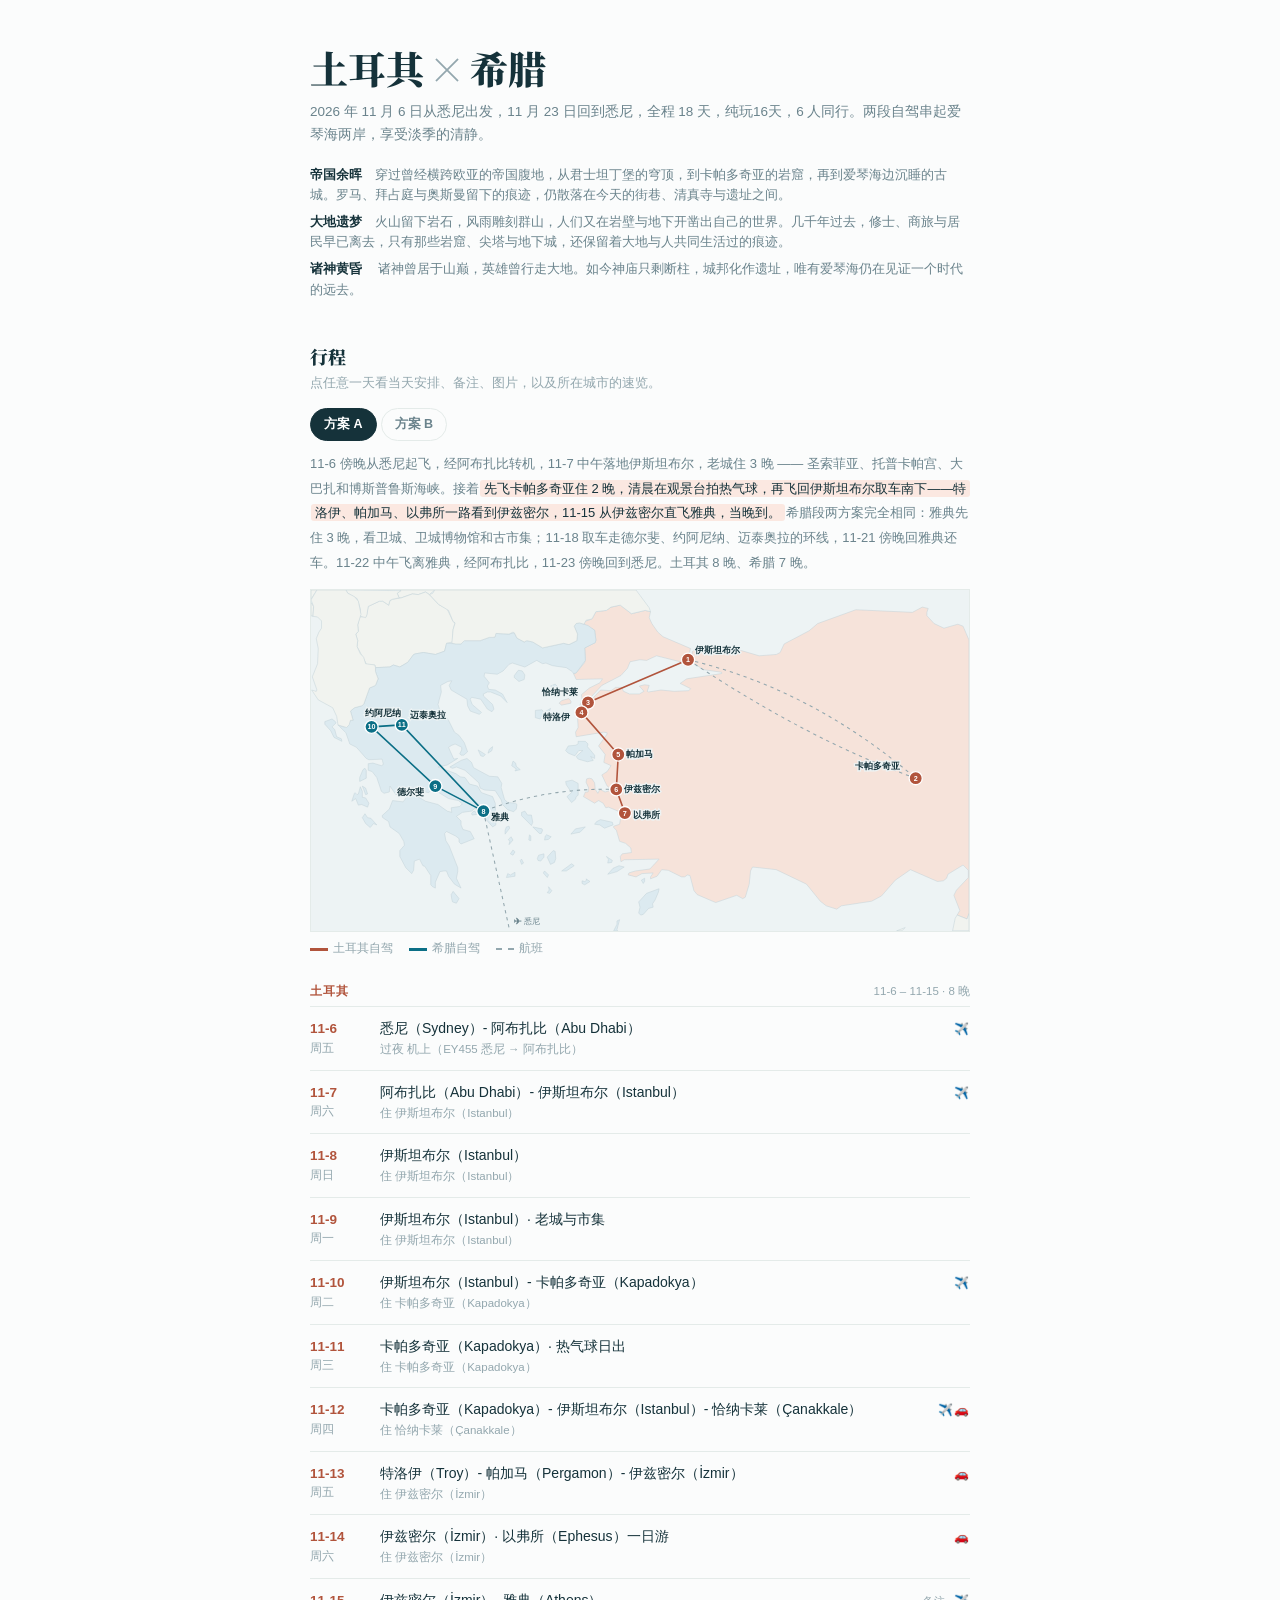
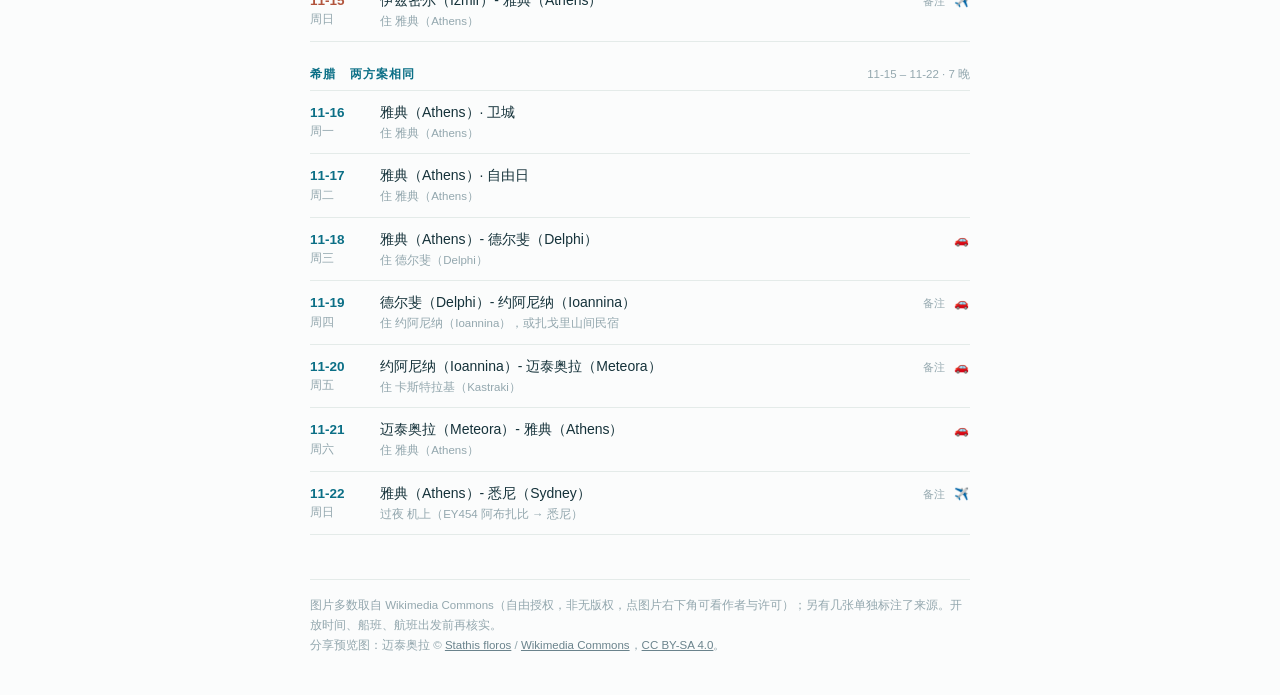
==== commit 4f63e68e: "copy update" ====
--- a/index.html
+++ b/index.html
@@ -14,7 +14,8 @@
   <meta property="og:type" content="website">
   <meta property="og:site_name" content="土耳其 × 希腊 2026.11">
   <meta property="og:title" content="土耳其 × 希腊 2026.11">
-  <meta property="og:description" content="2026 年 11 月 6 日从悉尼出发，18 天，6 人同行。伊斯坦布尔、卡帕多奇亚、特洛伊、以弗所，接上雅典、德尔斐与迈泰奥拉的悬空修道院。两段自驾，淡季出行。">
+  <meta property="og:description"
+    content="2026 年 11 月 6 日从悉尼出发，18 天，6 人同行。伊斯坦布尔、卡帕多奇亚、特洛伊、以弗所，接上雅典、德尔斐与迈泰奥拉的悬空修道院。两段自驾，淡季出行。">
   <meta property="og:url" content="https://doumax.github.io/turkey-greece-2026/">
   <meta property="og:image" content="https://doumax.github.io/turkey-greece-2026/images/og.jpg">
   <meta property="og:image:secure_url" content="https://doumax.github.io/turkey-greece-2026/images/og.jpg">
@@ -25,7 +26,8 @@
   <meta property="og:locale" content="zh_CN">
   <meta name="twitter:card" content="summary_large_image">
   <meta name="twitter:title" content="土耳其 × 希腊 2026.11">
-  <meta name="twitter:description" content="2026 年 11 月 6 日从悉尼出发，18 天，6 人同行。伊斯坦布尔、卡帕多奇亚、特洛伊、以弗所，接上雅典、德尔斐与迈泰奥拉的悬空修道院。两段自驾，淡季出行。">
+  <meta name="twitter:description"
+    content="2026 年 11 月 6 日从悉尼出发，18 天，6 人同行。伊斯坦布尔、卡帕多奇亚、特洛伊、以弗所，接上雅典、德尔斐与迈泰奥拉的悬空修道院。两段自驾，淡季出行。">
   <meta name="twitter:image" content="https://doumax.github.io/turkey-greece-2026/images/og.jpg">
   <link rel="stylesheet" href="css/minimal.css">
 </head>
@@ -36,10 +38,13 @@
       <h1>土耳其<span class="x">×</span>希腊</h1>
       <p class="lede">2026 年 11 月 6 日从悉尼出发，11 月 23 日回到悉尼，全程 18 天，纯玩16天，6 人同行。两段自驾串起爱琴海两岸，享受淡季的清静。</p>
       <ul class="highs">
-        <li><b>帝国首都</b><span>伊斯坦布尔 —— 圣索菲亚、托普卡帕宫、大巴扎与博斯普鲁斯海峡，拜占庭与奥斯曼的身影此刻重叠。</span></li>
-        <li><b>神奇山谷</b><span>卡帕多奇亚 —— 上百只气球升空，格雷梅的岩凿教堂和精灵烟囱，大自然的鬼斧神工。</span></li>
-        <li><b>古典之旅</b><span>特洛伊、帕加马、以弗所，雅典卫城、德尔斐神谕所、迈泰奥拉的悬空修道院。</span></li>
-        </ul>
+        <li><b>帝国余晖</b><span>穿过曾经横跨欧亚的帝国腹地，从君士坦丁堡的穹顶，到卡帕多奇亚的岩窟，再到爱琴海边沉睡的古城。罗马、拜占庭与奥斯曼留下的痕迹，仍散落在今天的街巷、清真寺与遗址之间。</span>
+        </li>
+        <li><b>大地遗梦</b><span>火山留下岩石，风雨雕刻群山，人们又在岩壁与地下开凿出自己的世界。几千年过去，修士、商旅与居民早已离去，只有那些岩窟、尖塔与地下城，还保留着大地与人共同生活过的痕迹。</span>
+        </li>
+        <li><b>诸神黄昏
+          </b><span>诸神曾居于山巅，英雄曾行走大地。如今神庙只剩断柱，城邦化作遗址，唯有爱琴海仍在见证一个时代的远去。</span></li>
+      </ul>
     </header>
 
     <section id="trip-sec">
@@ -130,7 +135,11 @@
 
 
     <footer>
-      图片多数取自 Wikimedia Commons（自由授权，非无版权，点图片右下角可看作者与许可）；另有几张单独标注了来源。开放时间、船班、航班出发前再核实。<br>分享预览图：迈泰奥拉 © <a href="https://commons.wikimedia.org/wiki/User:Stathis_floros" target="_blank" rel="noopener">Stathis floros</a> / <a href="https://commons.wikimedia.org/wiki/File:Meteora%27s_monastery_2.jpg" target="_blank" rel="noopener">Wikimedia Commons</a>，<a href="https://creativecommons.org/licenses/by-sa/4.0/" target="_blank" rel="noopener">CC BY-SA 4.0</a>。</footer>
+      图片多数取自 Wikimedia Commons（自由授权，非无版权，点图片右下角可看作者与许可）；另有几张单独标注了来源。开放时间、船班、航班出发前再核实。<br>分享预览图：迈泰奥拉 © <a
+        href="https://commons.wikimedia.org/wiki/User:Stathis_floros" target="_blank" rel="noopener">Stathis floros</a>
+      / <a href="https://commons.wikimedia.org/wiki/File:Meteora%27s_monastery_2.jpg" target="_blank"
+        rel="noopener">Wikimedia Commons</a>，<a href="https://creativecommons.org/licenses/by-sa/4.0/" target="_blank"
+        rel="noopener">CC BY-SA 4.0</a>。</footer>
   </div>
 
   <div class="mo" id="mo" hidden role="dialog" aria-modal="true" aria-labelledby="motitle">
@@ -150,4 +159,4 @@
   <script src="js/minimal.js"></script>
 </body>
 
-</html>
+</html>
--- a/css/minimal.css
+++ b/css/minimal.css
@@ -68,7 +68,16 @@
   cursor: pointer;
 }
 .pbtn.on { border-color: var(--ink); background: var(--ink); color: #fff }
-.pnote { margin: 9px 0 0; font-size: 12.5px; color: var(--muted); line-height: 1.7 }
+.pnote { margin: 11px 0 0; font-size: 13px; color: var(--muted); line-height: 1.9 }
+.pnote mark {
+  background: #fbe8e1;
+  color: var(--ink);
+  padding: 1px 4px;
+  margin: 0 1px;
+  border-radius: 3px;
+  -webkit-box-decoration-break: clone;
+  box-decoration-break: clone;
+}
 .map[data-plan="A"] [data-plan="B"], .map[data-plan="B"] [data-plan="A"] { display: none }
 
 /* 行程：单列，每天一行 */
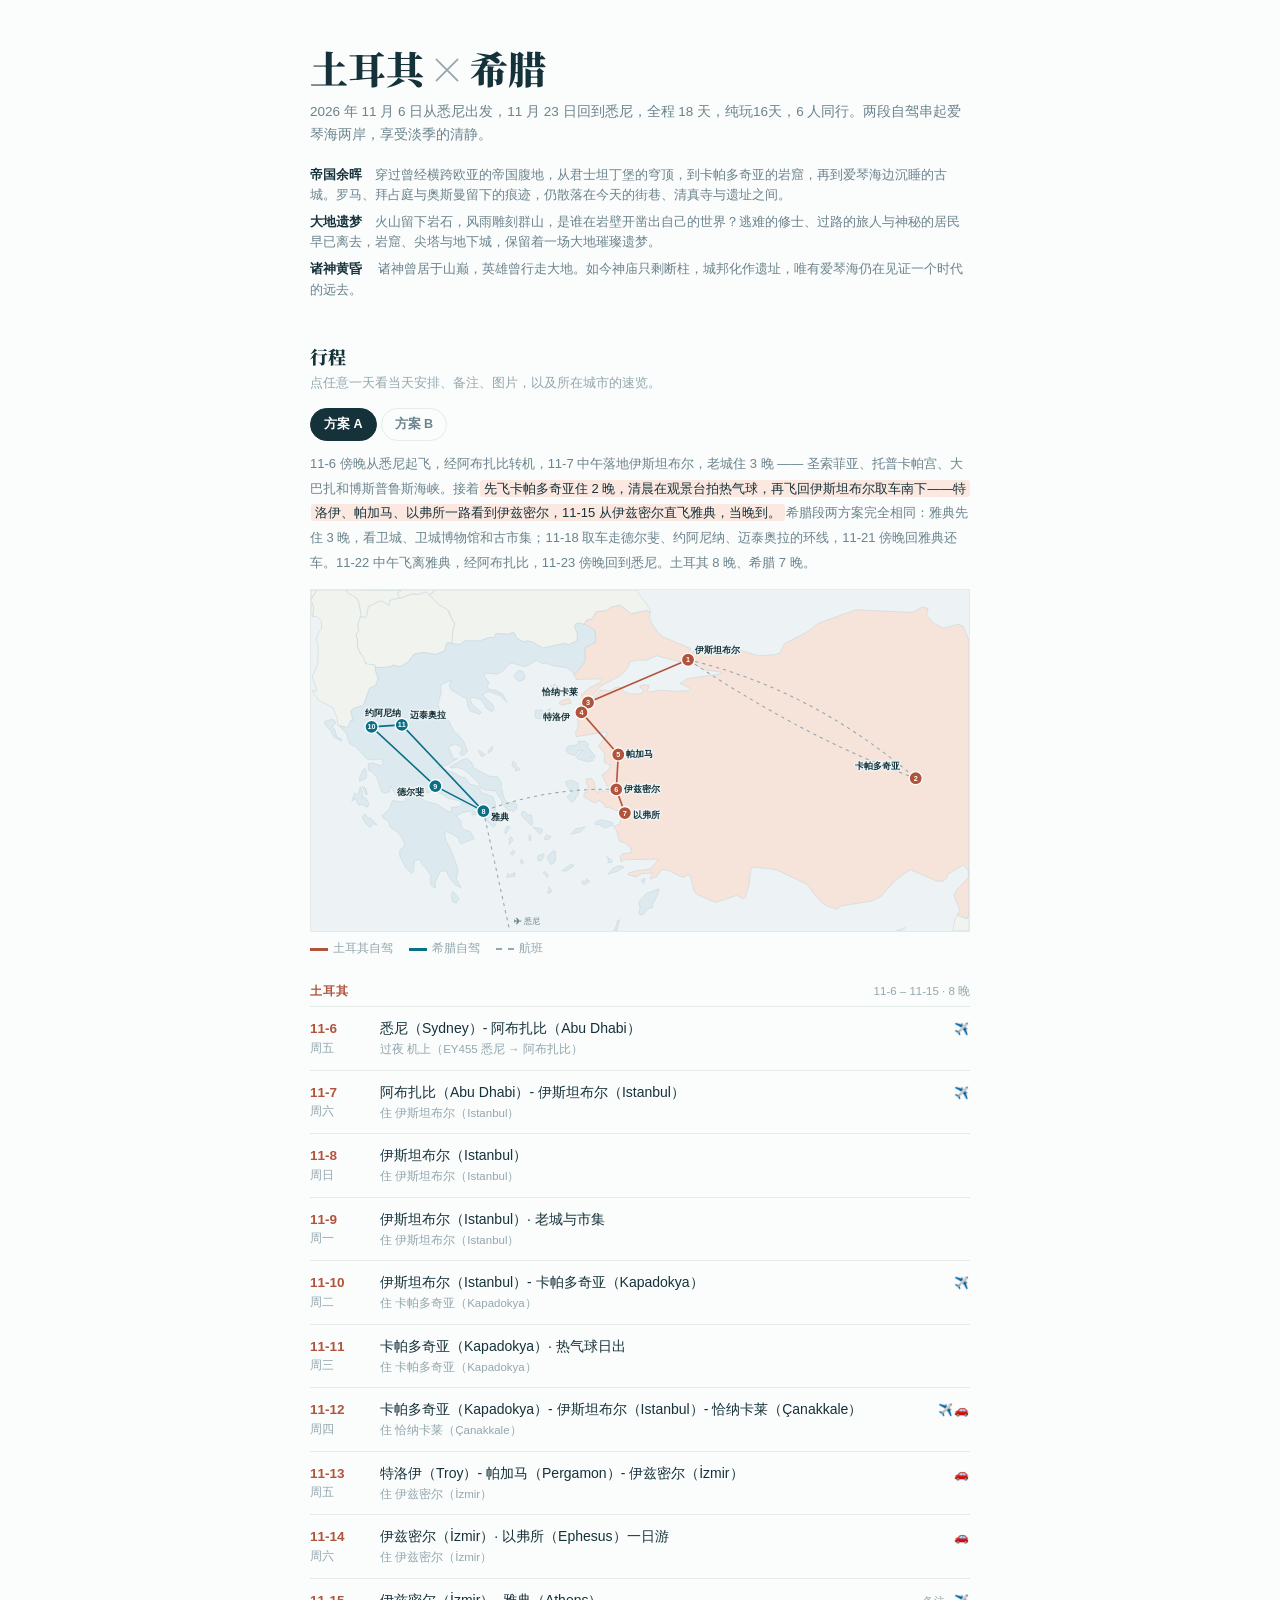
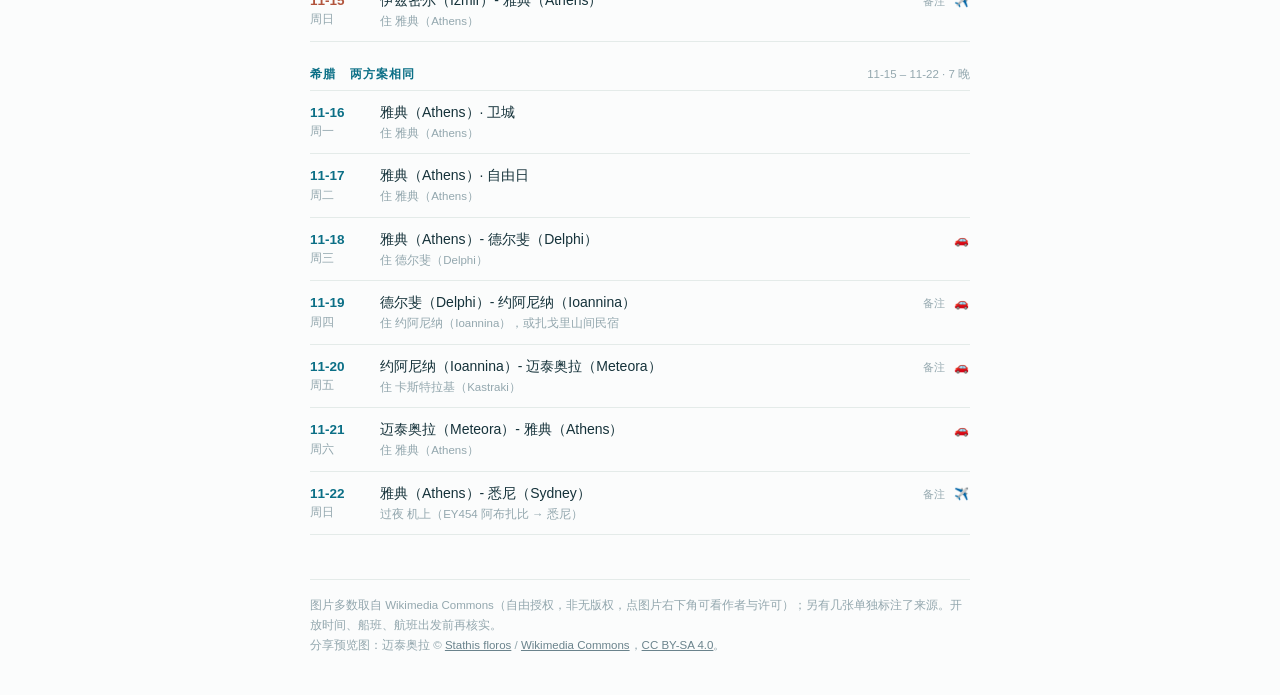
==== commit 1a91bfcb: "copy update" ====
--- a/index.html
+++ b/index.html
@@ -40,7 +40,7 @@
       <ul class="highs">
         <li><b>帝国余晖</b><span>穿过曾经横跨欧亚的帝国腹地，从君士坦丁堡的穹顶，到卡帕多奇亚的岩窟，再到爱琴海边沉睡的古城。罗马、拜占庭与奥斯曼留下的痕迹，仍散落在今天的街巷、清真寺与遗址之间。</span>
         </li>
-        <li><b>大地遗梦</b><span>火山留下岩石，风雨雕刻群山，人们又在岩壁与地下开凿出自己的世界。几千年过去，修士、商旅与居民早已离去，只有那些岩窟、尖塔与地下城，还保留着大地与人共同生活过的痕迹。</span>
+        <li><b>大地遗梦</b><span>火山留下岩石，风雨雕刻群山，是谁在岩壁开凿出自己的世界？逃难的修士、过路的旅人与神秘的居民早已离去，岩窟、尖塔与地下城，保留着一场大地璀璨遗梦。</span>
         </li>
         <li><b>诸神黄昏
           </b><span>诸神曾居于山巅，英雄曾行走大地。如今神庙只剩断柱，城邦化作遗址，唯有爱琴海仍在见证一个时代的远去。</span></li>
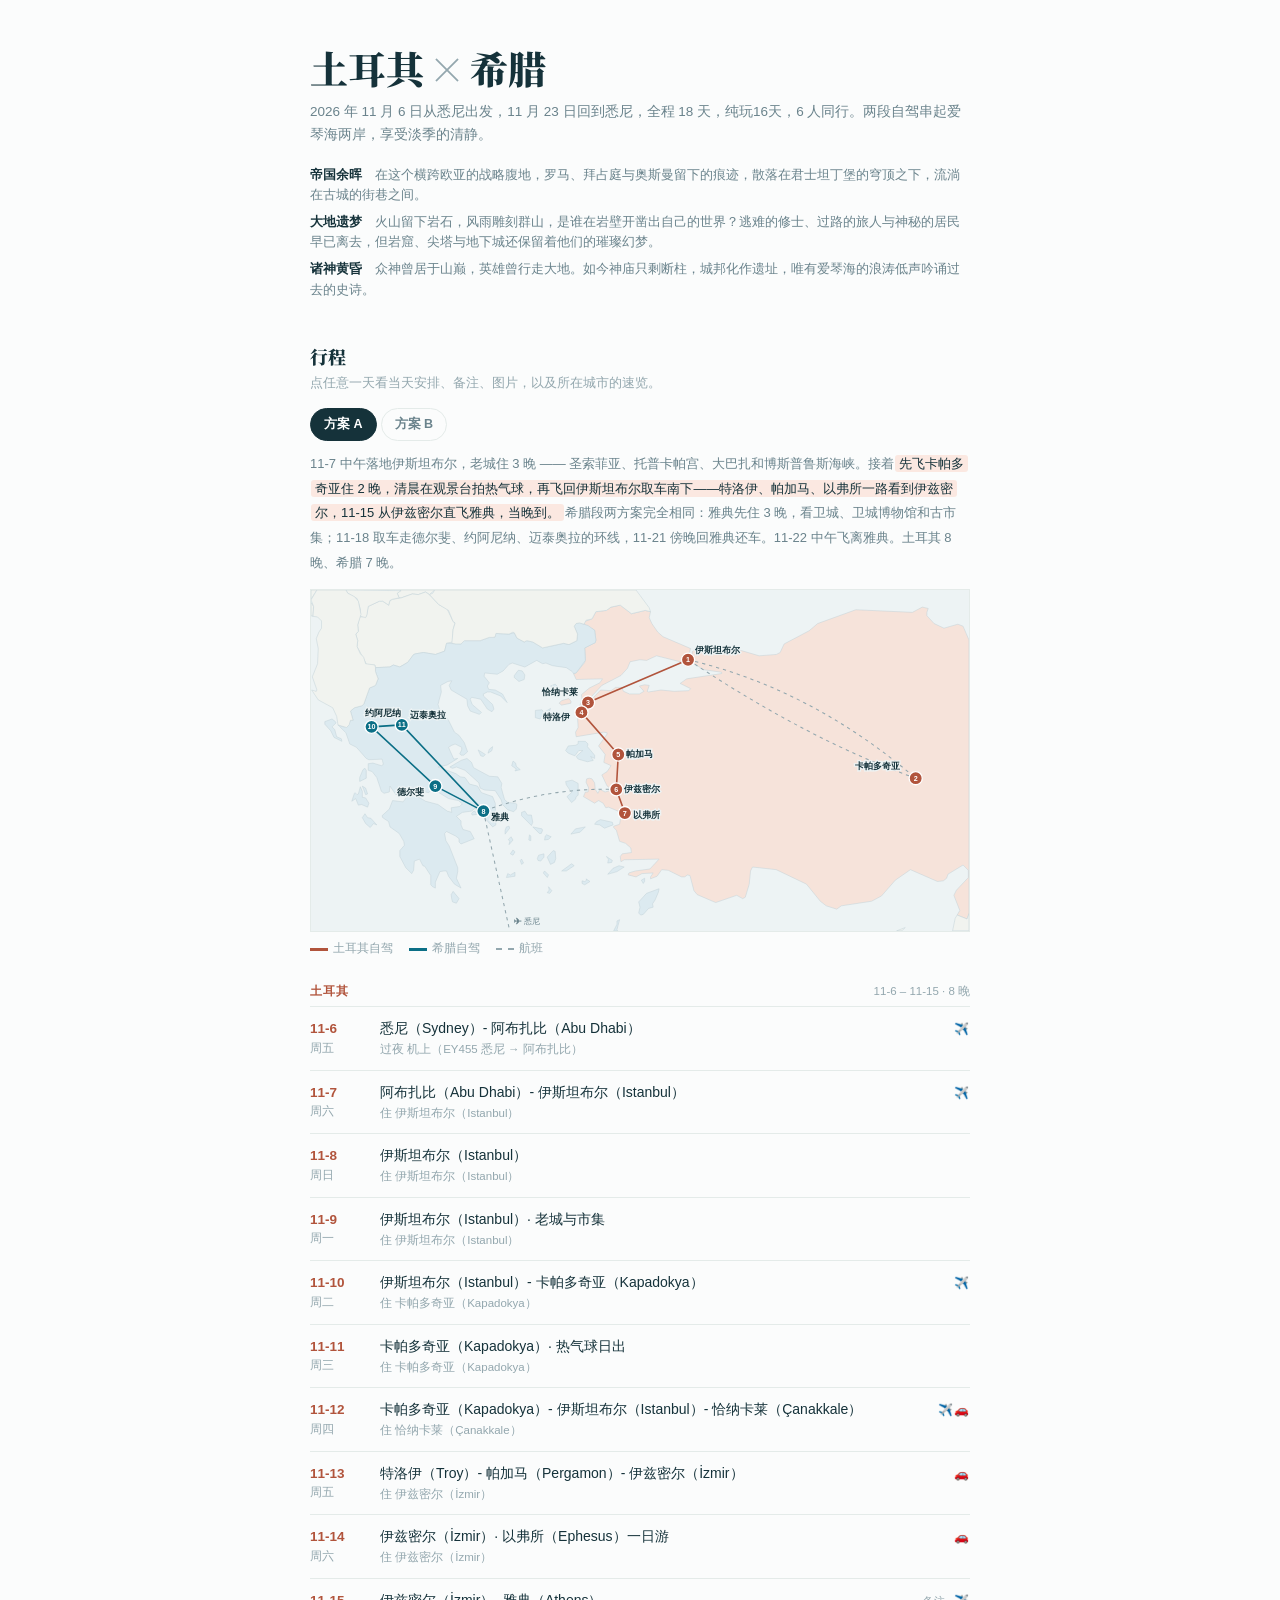
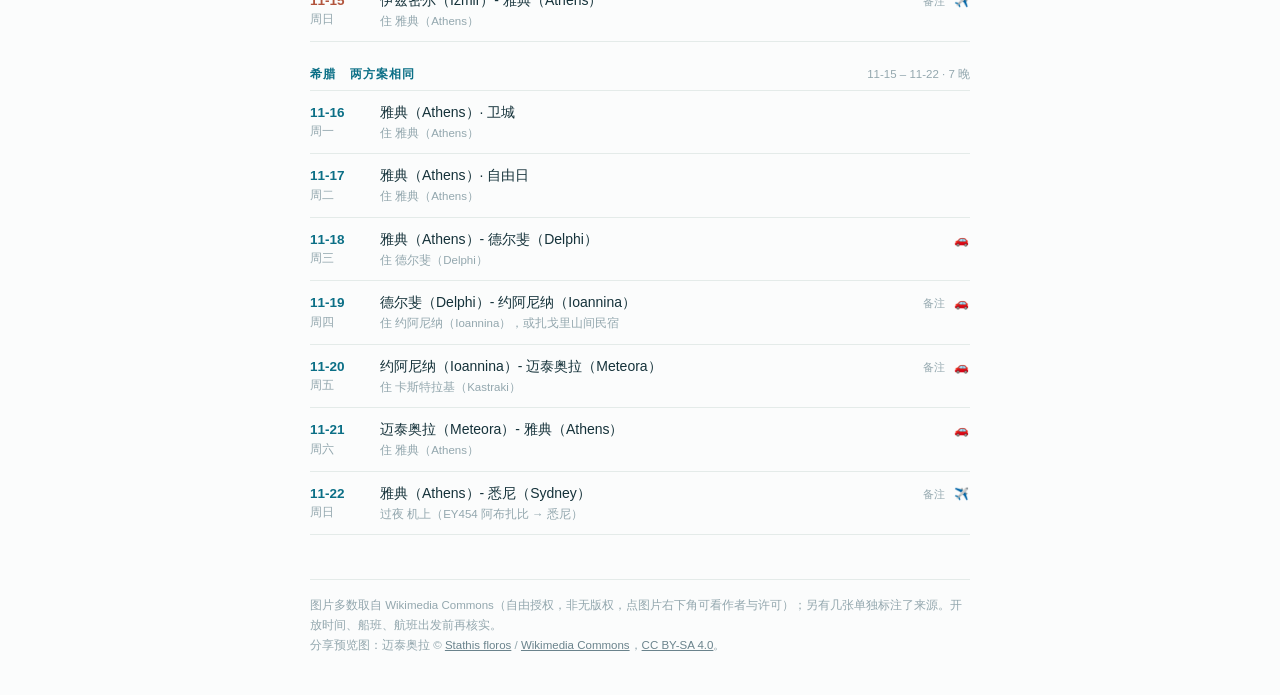
==== commit 35dfbf38: "copy update" ====
--- a/index.html
+++ b/index.html
@@ -38,12 +38,11 @@
       <h1>土耳其<span class="x">×</span>希腊</h1>
       <p class="lede">2026 年 11 月 6 日从悉尼出发，11 月 23 日回到悉尼，全程 18 天，纯玩16天，6 人同行。两段自驾串起爱琴海两岸，享受淡季的清静。</p>
       <ul class="highs">
-        <li><b>帝国余晖</b><span>穿过曾经横跨欧亚的帝国腹地，从君士坦丁堡的穹顶，到卡帕多奇亚的岩窟，再到爱琴海边沉睡的古城。罗马、拜占庭与奥斯曼留下的痕迹，仍散落在今天的街巷、清真寺与遗址之间。</span>
+        <li><b>帝国余晖</b><span>在这个横跨欧亚的战略腹地，罗马、拜占庭与奥斯曼留下的痕迹，散落在君士坦丁堡的穹顶之下，流淌在古城的街巷之间。</span>
         </li>
-        <li><b>大地遗梦</b><span>火山留下岩石，风雨雕刻群山，是谁在岩壁开凿出自己的世界？逃难的修士、过路的旅人与神秘的居民早已离去，岩窟、尖塔与地下城，保留着一场大地璀璨遗梦。</span>
+        <li><b>大地遗梦</b><span>火山留下岩石，风雨雕刻群山，是谁在岩壁开凿出自己的世界？逃难的修士、过路的旅人与神秘的居民早已离去，但岩窟、尖塔与地下城还保留着他们的璀璨幻梦。</span>
         </li>
-        <li><b>诸神黄昏
-          </b><span>诸神曾居于山巅，英雄曾行走大地。如今神庙只剩断柱，城邦化作遗址，唯有爱琴海仍在见证一个时代的远去。</span></li>
+        <li><b>诸神黄昏</b><span>众神曾居于山巅，英雄曾行走大地。如今神庙只剩断柱，城邦化作遗址，唯有爱琴海的浪涛低声吟诵过去的史诗。</span></li>
       </ul>
     </header>
 
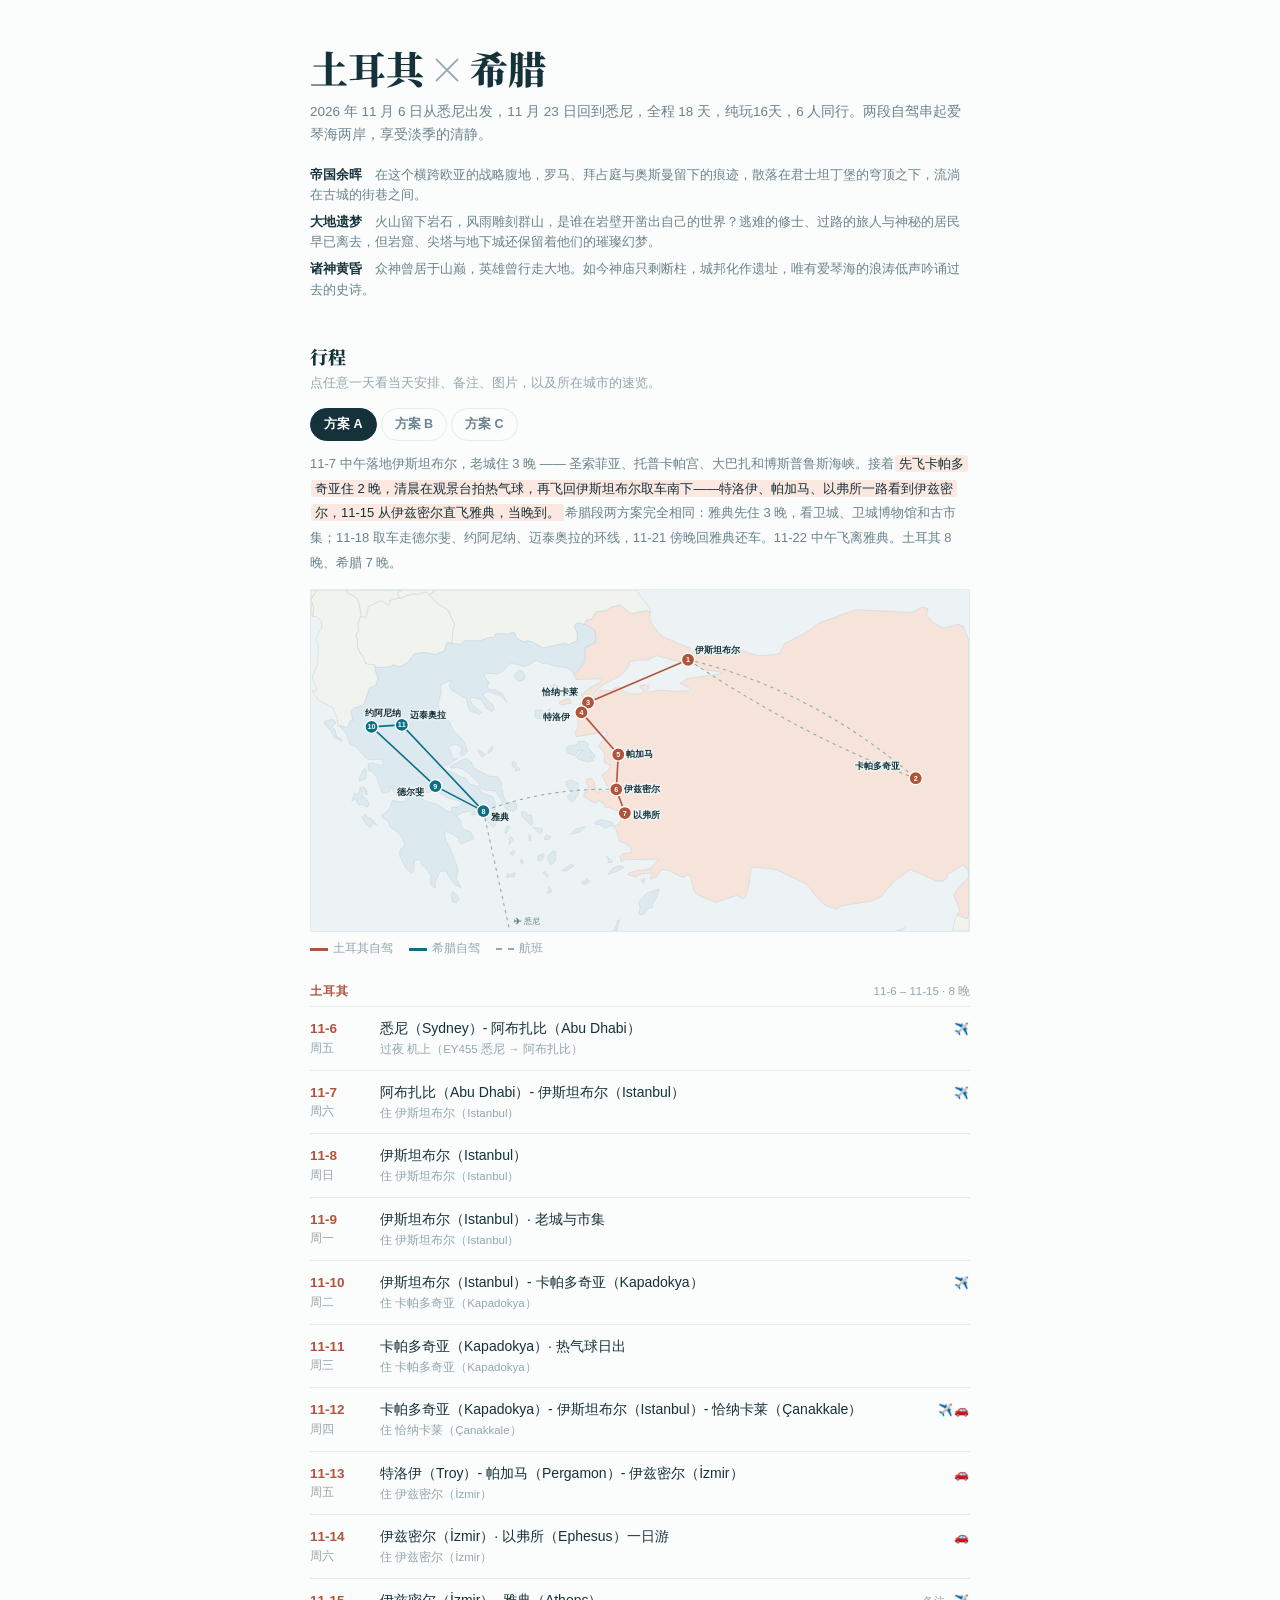
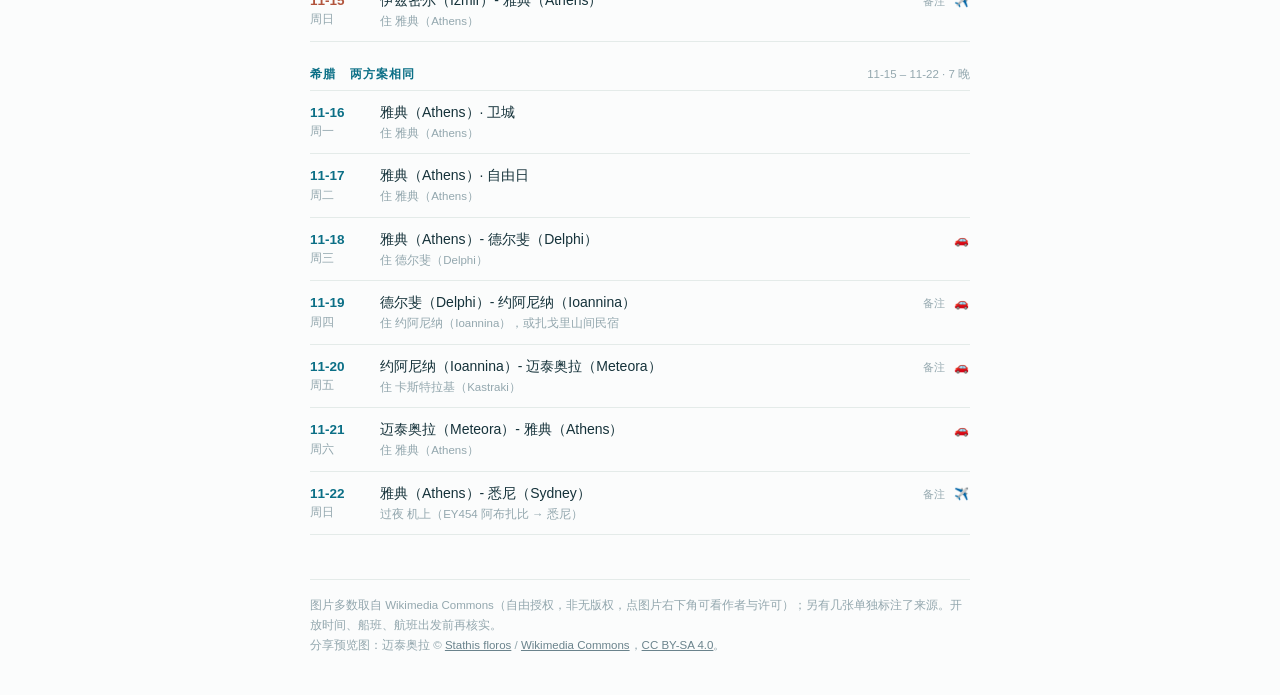
==== commit d8565a32: "方案 C：把伊兹密尔两晚换成塞尔丘克 + 棉花堡 机票与方案 A 完全相同（IST→卡帕、卡帕→IST、ADB→ATH 20:40 直飞）， 只动最后三天的住宿与门票，因此特洛伊、帕加马、以弗所、卡帕" ====
--- a/index.html
+++ b/index.html
@@ -52,6 +52,7 @@
       <div class="plans" role="tablist" aria-label="行程方案">
         <button class="pbtn" data-plan="A" role="tab">方案 A</button>
         <button class="pbtn" data-plan="B" role="tab">方案 B</button>
+        <button class="pbtn" data-plan="C" role="tab">方案 C</button>
       </div>
       <p class="pnote" id="pnote"></p>
       <div class="map" role="img" aria-label="行程路线示意图"><svg viewBox="0 0 1000 518" xmlns="http://www.w3.org/2000/svg">
@@ -71,55 +72,57 @@
             d="M508,31L487,36L470,23L456,26L449,31L433,33L427,44L418,46L415,52L408,50L403,51L400,55L405,67L404,77L392,83L384,81L352,88L337,79L328,77L324,79L313,73L309,65L307,64L301,67L281,66L280,71L277,72L271,72L257,77L233,77L228,82L220,82L214,81L216,60L219,50L216,48L209,31L194,22L180,7L185,5L188,0L494,0L514,27L516,33L508,31Z" />
           <path class="cty ALB"
             d="M3,40L4,25L0,15L9,0L53,0L56,5L66,10L72,17L76,37L71,53L72,63L68,67L71,77L70,86L75,97L80,102L83,112L97,114L98,118L98,124L102,135L98,145L89,149L80,174L77,176L66,179L60,184L64,198L60,198L58,205L54,209L41,205L39,192L33,179L11,167L1,152L8,154L9,152L2,132L10,112L11,89L8,74L12,64L16,58L16,47L10,41L3,40Z" />
-          <path class="fly" data-plan="A" d="M573,106 Q760,150 919,286" />
+          <path class="fly" data-plan="A C" d="M573,106 Q760,150 919,286" />
           <path class="fly" d="M919,286 Q760,230 573,106" />
-          <path class="fly" data-plan="A" d="M464,303 Q360,300 262,336" />
+          <path class="fly" data-plan="A C" d="M464,303 Q360,300 262,336" />
           <path class="fly" data-plan="B" d="M464,303 Q690,400 919,286" />
           <path class="fly" data-plan="B" d="M573,106 Q400,180 262,336" />
           <path class="fly" d="M262,336 L302,518" />
-          <polyline class="drive" style="stroke:var(--tr)" points="573,106 421,171 411,186 467,250 464,303 477,339" />
+          <polyline class="drive" data-plan="A B" style="stroke:var(--tr)" points="573,106 421,171 411,186 467,250 464,303 477,339" />
+          <polyline class="drive" data-plan="C" style="stroke:var(--tr)" points="573,106 421,171 411,186 467,250 477,339 581,341 464,303" />
           <polyline class="drive" style="stroke:var(--gr)" points="262,336 189,298 92,208 138,205 262,336" />
-          <g class="stop" data-na="1" data-nb="1" data-to="d7" tabindex="0" role="button" aria-label="伊斯坦布尔">
+          <g class="stop" data-na="1" data-nb="1" data-nc="1" data-to="d7" tabindex="0" role="button" aria-label="伊斯坦布尔">
             <circle cx="573" cy="106" r="10" fill="var(--tr)" /><text class="n" x="573" y="106">1</text><text class="l"
               x="583" y="96">伊斯坦布尔</text>
           </g>
-          <g class="stop" data-na="2" data-nb="7" data-to="d10" tabindex="0" role="button" aria-label="卡帕多奇亚">
+          <g class="stop" data-na="2" data-nb="7" data-nc="2" data-to="d10" tabindex="0" role="button" aria-label="卡帕多奇亚">
             <circle cx="919" cy="286" r="10" fill="var(--tr)" /><text class="n" x="919" y="286">2</text><text class="l"
               x="827" y="272">卡帕多奇亚</text>
           </g>
-          <g class="stop" data-na="3" data-nb="2" data-to="d12" tabindex="0" role="button" aria-label="恰纳卡莱">
+          <g class="stop" data-na="3" data-nb="2" data-nc="3" data-to="d12" tabindex="0" role="button" aria-label="恰纳卡莱">
             <circle cx="421" cy="171" r="10" fill="var(--tr)" /><text class="n" x="421" y="171">3</text><text class="l"
               x="351" y="159">恰纳卡莱</text>
           </g>
-          <g class="stop" data-na="4" data-nb="3" data-to="d13" tabindex="0" role="button" aria-label="特洛伊">
+          <g class="stop" data-na="4" data-nb="3" data-nc="4" data-to="d13" tabindex="0" role="button" aria-label="特洛伊">
             <circle cx="411" cy="186" r="10" fill="var(--tr)" /><text class="n" x="411" y="186">4</text><text class="l"
               x="353" y="198">特洛伊</text>
           </g>
-          <g class="stop" data-na="5" data-nb="4" data-to="d13" tabindex="0" role="button" aria-label="帕加马">
+          <g class="stop" data-na="5" data-nb="4" data-nc="5" data-to="d13" tabindex="0" role="button" aria-label="帕加马">
             <circle cx="467" cy="250" r="10" fill="var(--tr)" /><text class="n" x="467" y="250">5</text><text class="l"
               x="479" y="254">帕加马</text>
           </g>
-          <g class="stop" data-na="6" data-nb="5" data-to="d13" tabindex="0" role="button" aria-label="伊兹密尔">
+          <g class="stop" data-na="6" data-nb="5" data-nc="8" data-to="d13" tabindex="0" role="button" aria-label="伊兹密尔">
             <circle cx="464" cy="303" r="10" fill="var(--tr)" /><text class="n" x="464" y="303">6</text><text class="l"
               x="476" y="307">伊兹密尔</text>
           </g>
-          <g class="stop" data-na="7" data-nb="6" data-to="d14" tabindex="0" role="button" aria-label="以弗所">
+          <g class="stop" data-na="7" data-nb="6" data-nc="6" data-to="d14" tabindex="0" role="button" aria-label="以弗所">
             <circle cx="477" cy="339" r="10" fill="var(--tr)" /><text class="n" x="477" y="339">7</text><text class="l"
               x="489" y="347">以弗所</text>
           </g>
-          <g class="stop" data-na="8" data-nb="8" data-to="d16" tabindex="0" role="button" aria-label="雅典">
+          <g class="stop" data-plan="C" data-nc="7" data-to="c14" tabindex="0" role="button" aria-label="棉花堡"><circle cx="581" cy="341" r="10" fill="var(--tr)" /><text class="n" x="581" y="341">7</text><text class="l" x="593" y="349">棉花堡</text></g>
+          <g class="stop" data-na="8" data-nb="8" data-nc="9" data-to="d16" tabindex="0" role="button" aria-label="雅典">
             <circle cx="262" cy="336" r="10" fill="var(--gr)" /><text class="n" x="262" y="336">8</text><text class="l"
               x="274" y="350">雅典</text>
           </g>
-          <g class="stop" data-na="9" data-nb="9" data-to="d18" tabindex="0" role="button" aria-label="德尔斐">
+          <g class="stop" data-na="9" data-nb="9" data-nc="10" data-to="d18" tabindex="0" role="button" aria-label="德尔斐">
             <circle cx="189" cy="298" r="10" fill="var(--gr)" /><text class="n" x="189" y="298">9</text><text class="l"
               x="131" y="312">德尔斐</text>
           </g>
-          <g class="stop" data-na="10" data-nb="10" data-to="d19" tabindex="0" role="button" aria-label="约阿尼纳">
+          <g class="stop" data-na="10" data-nb="10" data-nc="11" data-to="d19" tabindex="0" role="button" aria-label="约阿尼纳">
             <circle cx="92" cy="208" r="10" fill="var(--gr)" /><text class="n" x="92" y="208">10</text><text class="l"
               x="82" y="192">约阿尼纳</text>
           </g>
-          <g class="stop" data-na="11" data-nb="11" data-to="d20" tabindex="0" role="button" aria-label="迈泰奥拉">
+          <g class="stop" data-na="11" data-nb="11" data-nc="12" data-to="d20" tabindex="0" role="button" aria-label="迈泰奥拉">
             <circle cx="138" cy="205" r="10" fill="var(--gr)" /><text class="n" x="138" y="205">11</text><text class="l"
               x="150" y="195">迈泰奥拉</text>
           </g><text x="308" y="508" style="fill:var(--muted);font:12px var(--sans)">✈ 悉尼</text>
--- a/css/minimal.css
+++ b/css/minimal.css
@@ -78,7 +78,10 @@
   -webkit-box-decoration-break: clone;
   box-decoration-break: clone;
 }
-.map[data-plan="A"] [data-plan="B"], .map[data-plan="B"] [data-plan="A"] { display: none }
+/* 元素的 data-plan 是空格分隔的方案列表，不含当前方案就隐藏 */
+.map[data-plan="A"] [data-plan]:not([data-plan~="A"]),
+.map[data-plan="B"] [data-plan]:not([data-plan~="B"]),
+.map[data-plan="C"] [data-plan]:not([data-plan~="C"]) { display: none }
 
 /* 行程：单列，每天一行 */
 .leg { margin-top: 22px }
